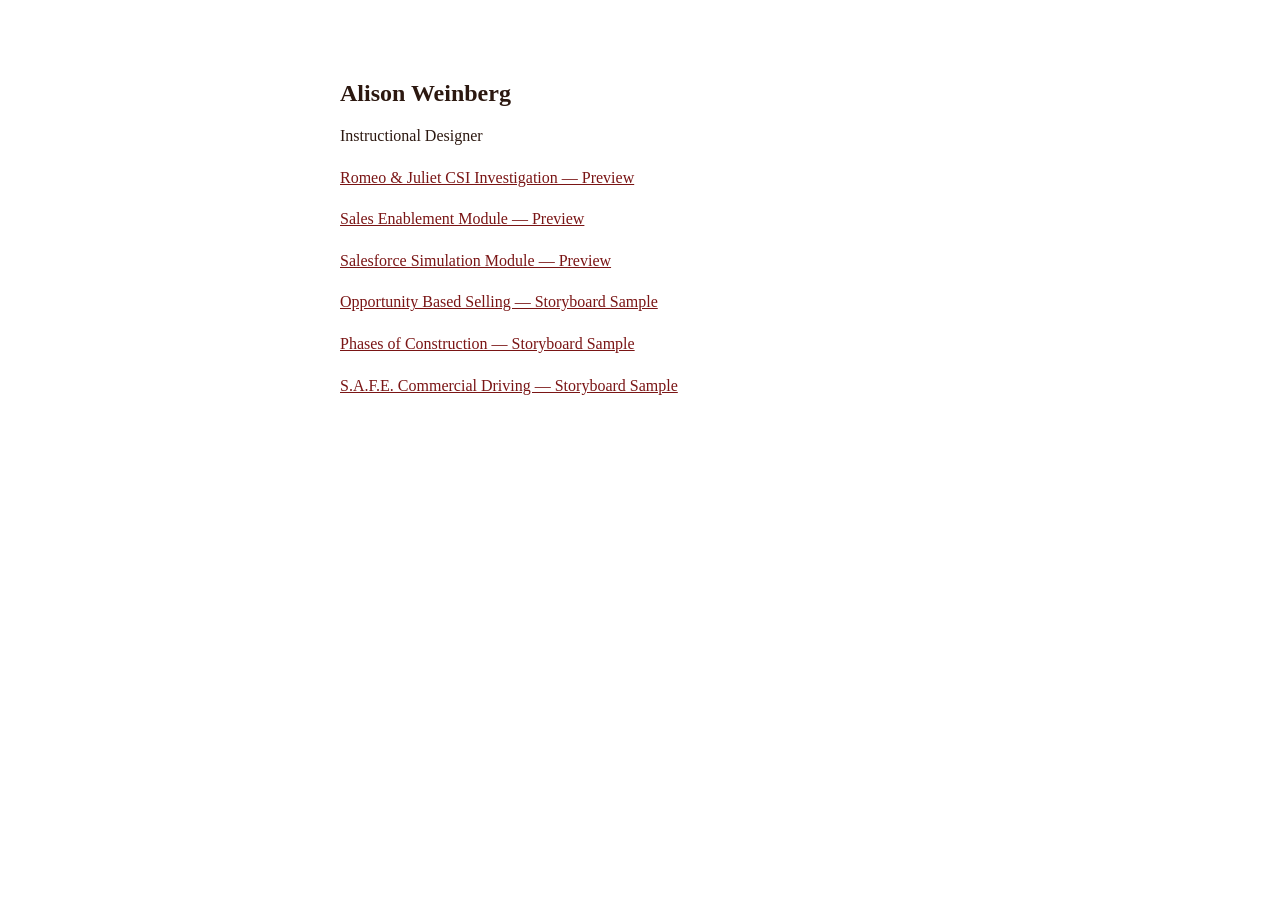
==== index.html @ e3aa0885 "Code Fix Hopefully" ====
<!DOCTYPE html>
<html lang="en">
<head>
  <meta charset="UTF-8">
  <title>Alison Weinberg — Portfolio</title>
  <style>
    body { font-family: Georgia, serif; max-width: 600px; margin: 80px auto; padding: 0 20px; color: #2c1810; }
    h1 { font-size: 24px; }
    p { line-height: 1.6; }
    a { color: #7a1515; }
  </style>
</head>
<body>
  <h1>Alison Weinberg</h1>
  <p>Instructional Designer</p>
  <p><a href="/rj-csi-ff/">Romeo &amp; Juliet CSI Investigation — Preview</a></p>
  <p><a href="/sales-enablement/">Sales Enablement Module — Preview</a></p>
  <p><a href="/salesforce-sim/">Salesforce Simulation Module — Preview</a></p>
  <p><a href="/Sample-Storyboard_Opportunity-Based-Selling.pdf">Opportunity Based Selling — Storyboard Sample</a></p>
  <p><a href="/Sample-Storyboard_Phases-of-Construction_eLearning-SCORM-module.pdf">Phases of Construction — Storyboard Sample</a></p>
  <p><a href="/Sample-Storyboard_S.A.F.E.-Commercial-Driving.pdf">S.A.F.E. Commercial Driving — Storyboard Sample</a></p>
</body>
</html>
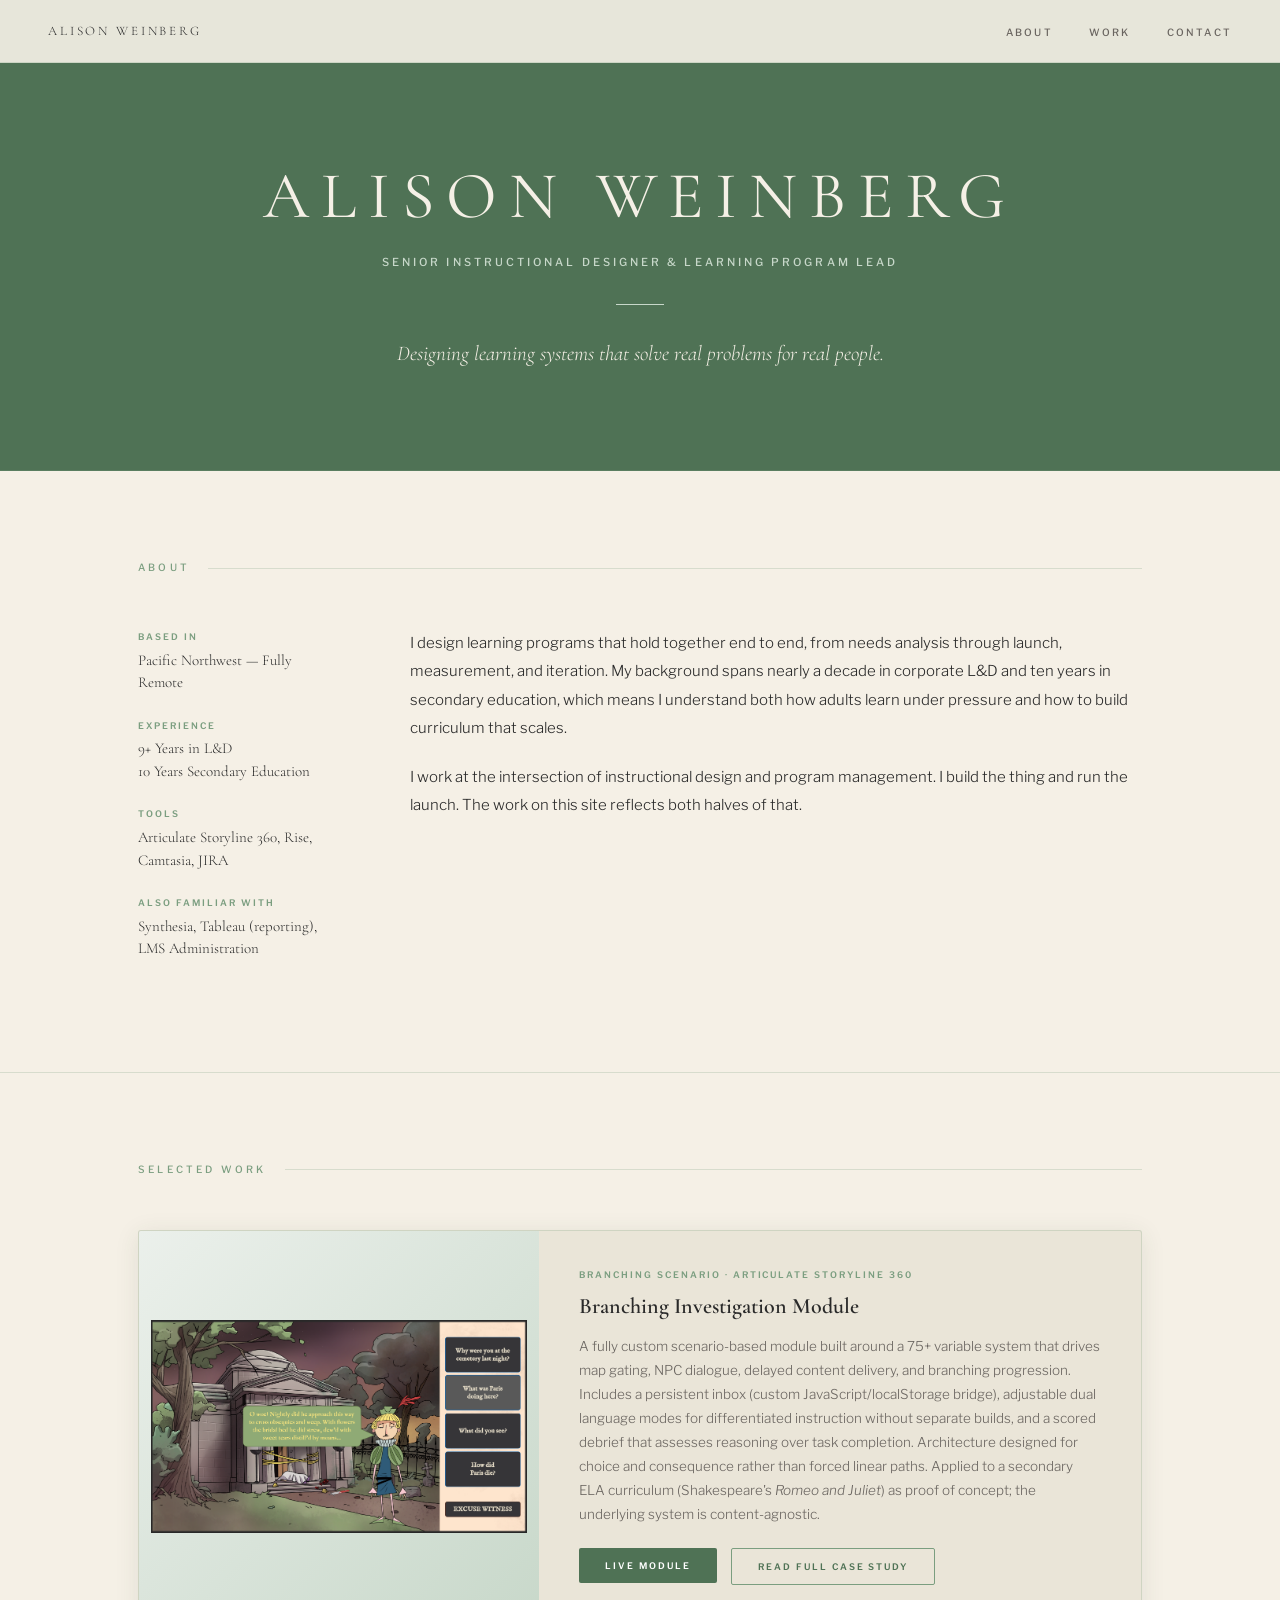
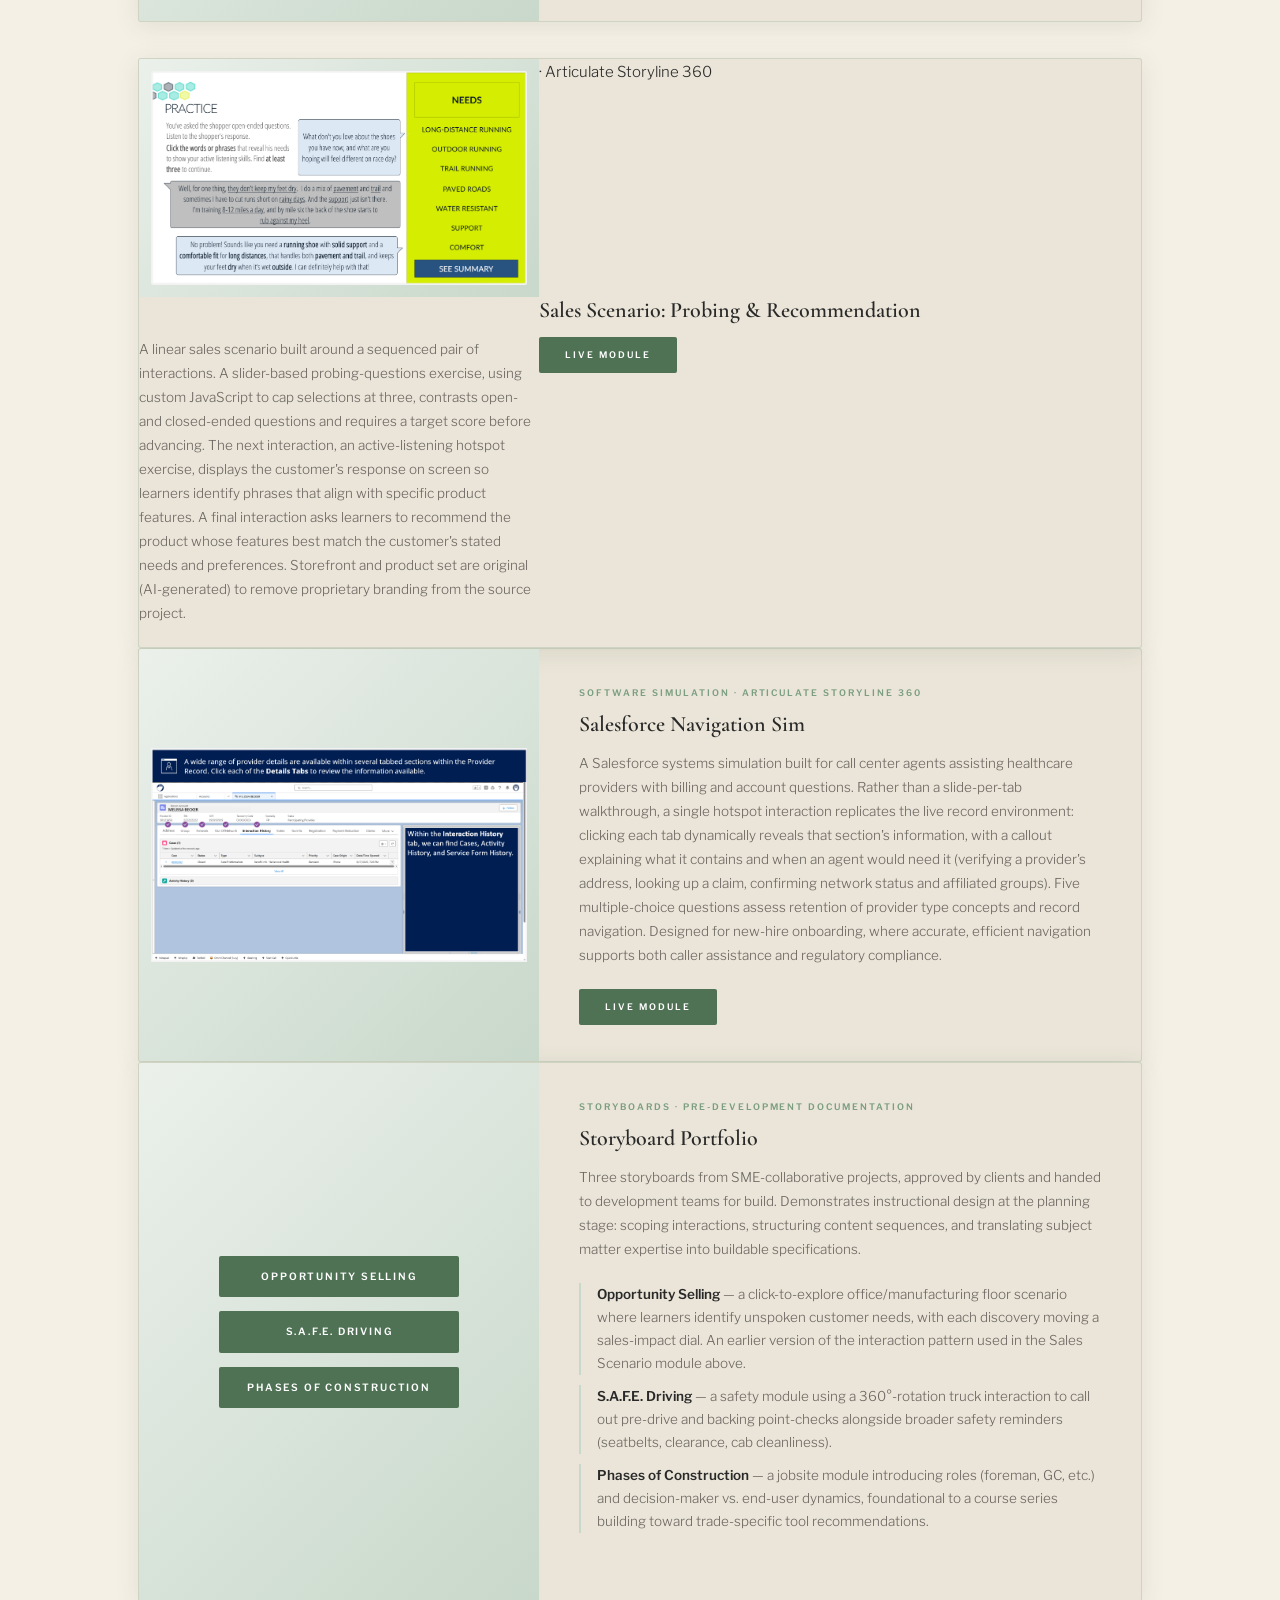
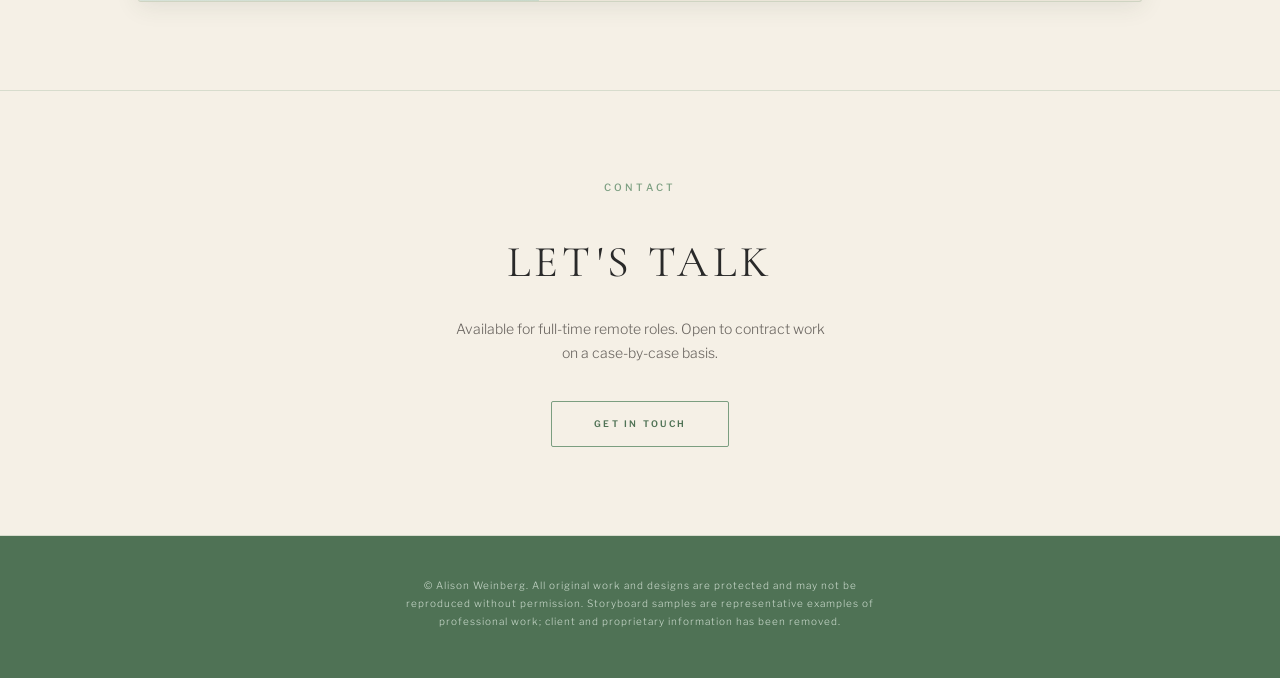
==== commit 93e3d561: "A Proper Portfolio" ====
--- a/index.html
+++ b/index.html
@@ -1,23 +1,611 @@
 <!DOCTYPE html>
 <html lang="en">
 <head>
-  <meta charset="UTF-8">
-  <title>Alison Weinberg — Portfolio</title>
-  <style>
-    body { font-family: Georgia, serif; max-width: 600px; margin: 80px auto; padding: 0 20px; color: #2c1810; }
-    h1 { font-size: 24px; }
-    p { line-height: 1.6; }
-    a { color: #7a1515; }
-  </style>
+    <meta charset="UTF-8">
+    <meta name="viewport" content="width=device-width, initial-scale=1.0">
+    <title>Alison Weinberg — Learning Design Portfolio</title>
+    <link href="https://fonts.googleapis.com/css2?family=Cormorant+Garamond:ital,wght@0,400;0,500;0,600;1,400&family=Libre+Franklin:wght@300;400;500;600&display=swap" rel="stylesheet">
+    <style>
+
+        :root {
+            --ivory:       #F5F0E6;
+            --cream:       #EAE5D8;
+            --sage:        #7B9E80;
+            --sage-light:  #C8D8CA;
+            --sage-pale:   #EBF0EB;
+            --sage-dark:   #4F7255;
+            --charcoal:    #292929;
+            --warm-gray:   #6A6560;
+            --border:      rgba(123, 158, 128, 0.25);
+            --shadow:      0 4px 24px rgba(50, 70, 52, 0.10);
+            --shadow-hover:0 12px 40px rgba(50, 70, 52, 0.18);
+
+            --font-display: 'Cormorant Garamond', Georgia, serif;
+            --font-body:    'Libre Franklin', 'Franklin Gothic Medium', sans-serif;
+        }
+
+        *, *::before, *::after { box-sizing: border-box; margin: 0; padding: 0; }
+        html { scroll-behavior: smooth; }
+
+        body {
+            background-color: var(--ivory);
+            color: var(--charcoal);
+            font-family: var(--font-body);
+            font-weight: 300;
+            font-size: 15px;
+            line-height: 1.75;
+            -webkit-font-smoothing: antialiased;
+        }
+
+        @keyframes fadeUp {
+            from { opacity: 0; transform: translateY(16px); }
+            to   { opacity: 1; transform: translateY(0); }
+        }
+        .fade-1 { animation: fadeUp 0.7s 0.00s ease both; }
+        .fade-2 { animation: fadeUp 0.7s 0.15s ease both; }
+        .fade-3 { animation: fadeUp 0.7s 0.30s ease both; }
+        .fade-4 { animation: fadeUp 0.7s 0.45s ease both; }
+
+        nav {
+            position: fixed;
+            top: 0; left: 0; right: 0;
+            z-index: 100;
+            display: flex;
+            justify-content: space-between;
+            align-items: center;
+            padding: 18px 48px;
+            background: rgba(245, 240, 230, 0.92);
+            backdrop-filter: blur(10px);
+            border-bottom: 1px solid var(--border);
+        }
+
+        .nav-name {
+            font-family: var(--font-display);
+            font-size: 13px;
+            letter-spacing: 0.22em;
+            text-transform: uppercase;
+            color: var(--charcoal);
+            text-decoration: none;
+        }
+
+        nav ul { list-style: none; display: flex; gap: 36px; }
+
+        nav ul a {
+            font-family: var(--font-body);
+            font-size: 10px;
+            font-weight: 500;
+            letter-spacing: 0.22em;
+            text-transform: uppercase;
+            color: var(--warm-gray);
+            text-decoration: none;
+            transition: color 0.2s;
+        }
+        nav ul a:hover { color: var(--sage-dark); }
+
+        #hero {
+            padding: 160px 48px 100px;
+            text-align: center;
+            background: var(--sage-dark);
+        }
+
+        .hero-name {
+            font-family: var(--font-display);
+            font-size: clamp(38px, 6vw, 66px);
+            font-weight: 400;
+            letter-spacing: 0.18em;
+            text-transform: uppercase;
+            color: var(--ivory);
+            line-height: 1.1;
+            margin-bottom: 20px;
+        }
+
+        .hero-title {
+            font-family: var(--font-body);
+            font-size: 11px;
+            font-weight: 500;
+            letter-spacing: 0.28em;
+            text-transform: uppercase;
+            color: var(--sage-light);
+            margin-bottom: 32px;
+        }
+
+        .hero-rule {
+            width: 48px;
+            height: 1px;
+            background: var(--sage-light);
+            margin: 0 auto 32px;
+            opacity: 0.6;
+        }
+
+        .hero-tagline {
+            font-family: var(--font-display);
+            font-size: clamp(17px, 2.5vw, 21px);
+            font-style: italic;
+            color: var(--ivory);
+            opacity: 0.85;
+            max-width: 520px;
+            margin: 0 auto;
+            line-height: 1.6;
+        }
+
+        .section-inner {
+            max-width: 1100px;
+            margin: 0 auto;
+            padding: 88px 48px;
+        }
+
+        .section-label {
+            font-family: var(--font-body);
+            font-size: 10px;
+            font-weight: 500;
+            letter-spacing: 0.32em;
+            text-transform: uppercase;
+            color: var(--sage);
+            margin-bottom: 52px;
+            display: flex;
+            align-items: center;
+            gap: 18px;
+        }
+        .section-label::after {
+            content: '';
+            flex: 1;
+            height: 1px;
+            background: var(--border);
+        }
+
+        section { border-bottom: 1px solid var(--border); }
+
+        .about-grid {
+            display: grid;
+            grid-template-columns: 200px 1fr;
+            gap: 72px;
+            align-items: start;
+        }
+
+        .about-stat { margin-bottom: 24px; }
+
+        .about-stat-label {
+            font-family: var(--font-body);
+            font-size: 9px;
+            font-weight: 600;
+            letter-spacing: 0.22em;
+            text-transform: uppercase;
+            color: var(--sage);
+            margin-bottom: 4px;
+        }
+
+        .about-stat-value {
+            font-family: var(--font-display);
+            font-size: 15px;
+            color: var(--charcoal);
+            line-height: 1.5;
+        }
+
+        .about-bio {
+            font-size: 15px;
+            line-height: 1.9;
+            color: var(--charcoal);
+        }
+        .about-bio p + p { margin-top: 20px; }
+
+        #work {
+            background-color: var(--ivory);
+            background-image: url("data:image/svg+xml,%3Csvg xmlns='http://www.w3.org/2000/svg' width='60' height='104'%3E%3Cg fill='none' stroke='%237B9E80' stroke-width='0.75' opacity='0.18'%3E%3Cpath d='M30 0 L60 17.3 L60 52 L30 69.3 L0 52 L0 17.3 Z'/%3E%3Cpath d='M30 69.3 L60 86.6 L60 121.3 L30 138.6 L0 121.3 L0 86.6 Z'/%3E%3C/g%3E%3Cg fill='%237B9E80' opacity='0.35'%3E%3Ccircle cx='30' cy='0' r='1.5'/%3E%3Ccircle cx='60' cy='17.3' r='1.5'/%3E%3Ccircle cx='60' cy='52' r='1.5'/%3E%3Ccircle cx='30' cy='69.3' r='1.5'/%3E%3Ccircle cx='0' cy='52' r='1.5'/%3E%3Ccircle cx='0' cy='17.3' r='1.5'/%3E%3Ccircle cx='30' cy='138.6' r='1.5'/%3E%3Ccircle cx='60' cy='121.3' r='1.5'/%3E%3Ccircle cx='0' cy='121.3' r='1.5'/%3E%3C/svg%3E");
+        }
+
+        .project-stack {
+            display: flex;
+            flex-direction: column;
+            gap: 36px;
+        }
+
+        .project-card {
+            background: var(--cream);
+            border: 1px solid var(--border);
+            border-radius: 3px;
+            overflow: hidden;
+            box-shadow: var(--shadow);
+            display: grid;
+            grid-template-columns: 400px 1fr;
+            transition: transform 0.3s ease, box-shadow 0.3s ease;
+        }
+        .project-card:hover {
+            transform: translateY(-5px);
+            box-shadow: var(--shadow-hover);
+        }
+
+        .project-thumb {
+            width: 100%;
+            height: 100%;
+            min-height: 220px;
+            background: linear-gradient(135deg, var(--sage-pale) 0%, var(--sage-light) 100%);
+            display: flex;
+            align-items: center;
+            justify-content: center;
+            overflow: hidden;
+            position: relative;
+            padding: 12px;
+        }
+        .project-thumb img {
+            width: 100%;
+            height: 100%;
+            object-fit: contain;
+            border-radius: 2px;
+        }
+
+        .thumb-placeholder-text {
+            font-family: var(--font-body);
+            font-size: 9px;
+            font-weight: 500;
+            letter-spacing: 0.2em;
+            text-transform: uppercase;
+            color: var(--sage-dark);
+            opacity: 0.45;
+        }
+
+        .storyboard-buttons {
+            width: 100%;
+            height: 100%;
+            min-height: 220px;
+            background: linear-gradient(135deg, var(--sage-pale) 0%, var(--sage-light) 100%);
+            display: flex;
+            flex-direction: column;
+            align-items: center;
+            justify-content: center;
+            gap: 14px;
+            padding: 24px;
+        }
+
+        .storyboard-btn {
+            display: block;
+            width: 100%;
+            max-width: 240px;
+            padding: 12px 20px;
+            background: var(--sage-dark);
+            color: #fff;
+            font-family: var(--font-body);
+            font-size: 10px;
+            font-weight: 600;
+            letter-spacing: 0.18em;
+            text-transform: uppercase;
+            text-decoration: none;
+            text-align: center;
+            border-radius: 2px;
+            transition: background 0.2s ease;
+        }
+        .storyboard-btn:hover { background: var(--charcoal); }
+
+        .project-body {
+            padding: 36px 40px;
+            display: flex;
+            flex-direction: column;
+            justify-content: center;
+        }
+
+        .project-tag {
+            font-family: var(--font-body);
+            font-size: 9px;
+            font-weight: 600;
+            letter-spacing: 0.22em;
+            text-transform: uppercase;
+            color: var(--sage);
+            margin-bottom: 10px;
+        }
+
+        .project-title {
+            font-family: var(--font-display);
+            font-size: 22px;
+            font-weight: 600;
+            color: var(--charcoal);
+            line-height: 1.2;
+            margin-bottom: 14px;
+        }
+
+        .project-blurb {
+            font-size: 13.5px;
+            line-height: 1.78;
+            color: var(--warm-gray);
+            margin-bottom: 22px;
+        }
+
+        .storyboard-list {
+            list-style: none;
+            margin-bottom: 22px;
+        }
+        .storyboard-list li {
+            font-size: 13.5px;
+            line-height: 1.7;
+            color: var(--warm-gray);
+            margin-bottom: 10px;
+            padding-left: 16px;
+            border-left: 2px solid var(--sage-light);
+        }
+        .storyboard-list li strong {
+            color: var(--charcoal);
+            font-weight: 600;
+        }
+
+        .project-links {
+            display: flex;
+            gap: 14px;
+            flex-wrap: wrap;
+        }
+
+        .btn-view {
+            display: inline-block;
+            align-self: flex-start;
+            padding: 10px 26px;
+            background: var(--sage-dark);
+            color: #fff;
+            font-family: var(--font-body);
+            font-size: 9px;
+            font-weight: 600;
+            letter-spacing: 0.22em;
+            text-transform: uppercase;
+            text-decoration: none;
+            border-radius: 2px;
+            transition: background 0.2s ease;
+        }
+        .btn-view:hover { background: var(--charcoal); }
+
+        .btn-secondary {
+            display: inline-block;
+            align-self: flex-start;
+            padding: 10px 26px;
+            background: transparent;
+            color: var(--sage-dark);
+            border: 1px solid var(--sage);
+            font-family: var(--font-body);
+            font-size: 9px;
+            font-weight: 600;
+            letter-spacing: 0.22em;
+            text-transform: uppercase;
+            text-decoration: none;
+            border-radius: 2px;
+            transition: background 0.2s ease, color 0.2s ease;
+        }
+        .btn-secondary:hover {
+            background: var(--sage-dark);
+            color: #fff;
+        }
+
+        .contact-inner {
+            max-width: 1100px;
+            margin: 0 auto;
+            padding: 88px 48px;
+            text-align: center;
+        }
+
+        .contact-label {
+            font-family: var(--font-body);
+            font-size: 10px;
+            font-weight: 500;
+            letter-spacing: 0.32em;
+            text-transform: uppercase;
+            color: var(--sage);
+            margin-bottom: 28px;
+        }
+
+        .contact-heading {
+            font-family: var(--font-display);
+            font-size: clamp(28px, 4vw, 44px);
+            font-weight: 400;
+            letter-spacing: 0.1em;
+            text-transform: uppercase;
+            color: var(--charcoal);
+            margin-bottom: 16px;
+        }
+
+        .contact-sub {
+            font-size: 14px;
+            color: var(--warm-gray);
+            max-width: 380px;
+            margin: 0 auto 36px;
+            line-height: 1.7;
+        }
+
+        .btn-contact {
+            display: inline-block;
+            padding: 14px 42px;
+            border: 1px solid var(--sage);
+            color: var(--sage-dark);
+            font-family: var(--font-body);
+            font-size: 9px;
+            font-weight: 600;
+            letter-spacing: 0.25em;
+            text-transform: uppercase;
+            text-decoration: none;
+            border-radius: 2px;
+            transition: background 0.2s, color 0.2s, border-color 0.2s;
+        }
+        .btn-contact:hover {
+            background: var(--sage-dark);
+            color: #fff;
+            border-color: var(--sage-dark);
+        }
+
+        footer {
+            padding: 40px 48px;
+            text-align: center;
+            background: var(--sage-dark);
+        }
+        .footer-name {
+            font-family: var(--font-display);
+            font-size: 12px;
+            letter-spacing: 0.2em;
+            text-transform: uppercase;
+            color: var(--ivory);
+            margin-bottom: 10px;
+        }
+        .footer-text {
+            font-size: 10px;
+            letter-spacing: 0.1em;
+            color: var(--sage-light);
+            max-width: 480px;
+            margin: 0 auto 8px;
+            line-height: 1.8;
+        }
+        .footer-email {
+            font-size: 10px;
+            letter-spacing: 0.15em;
+            color: var(--ivory);
+            text-decoration: none;
+            border-bottom: 1px solid var(--sage-light);
+            padding-bottom: 2px;
+        }
+
+        @media (max-width: 768px) {
+            nav { padding: 16px 24px; }
+            nav ul { gap: 20px; }
+            #hero { padding: 120px 24px 72px; }
+            .section-inner { padding: 64px 24px; }
+            .about-grid { grid-template-columns: 1fr; gap: 40px; }
+            .project-card { grid-template-columns: 1fr; }
+            .project-thumb, .storyboard-buttons { min-height: 180px; }
+            .contact-inner { padding: 64px 24px; }
+        }
+        @media (max-width: 480px) {
+            .nav-name { display: none; }
+        }
+
+    </style>
 </head>
 <body>
-  <h1>Alison Weinberg</h1>
-  <p>Instructional Designer</p>
-  <p><a href="/rj-csi-ff/">Romeo &amp; Juliet CSI Investigation — Preview</a></p>
-  <p><a href="/sales-enablement/">Sales Enablement Module — Preview</a></p>
-  <p><a href="/salesforce-sim/">Salesforce Simulation Module — Preview</a></p>
-  <p><a href="/Sample-Storyboard_Opportunity-Based-Selling.pdf">Opportunity Based Selling — Storyboard Sample</a></p>
-  <p><a href="/Sample-Storyboard_Phases-of-Construction_eLearning-SCORM-module.pdf">Phases of Construction — Storyboard Sample</a></p>
-  <p><a href="/Sample-Storyboard_S.A.F.E.-Commercial-Driving.pdf">S.A.F.E. Commercial Driving — Storyboard Sample</a></p>
+
+    <nav>
+        <a href="#hero" class="nav-name">Alison Weinberg</a>
+        <ul>
+            <li><a href="#about">About</a></li>
+            <li><a href="#work">Work</a></li>
+            <li><a href="#contact">Contact</a></li>
+        </ul>
+    </nav>
+
+
+    <section id="hero">
+        <h1 class="hero-name fade-1">Alison Weinberg</h1>
+        <p class="hero-title fade-2">Senior Instructional Designer &amp; Learning Program Lead</p>
+        <div class="hero-rule fade-3"></div>
+        <p class="hero-tagline fade-4">Designing learning systems that solve real problems for real people.</p>
+    </section>
+
+
+    <section id="about">
+        <div class="section-inner">
+            <p class="section-label">About</p>
+            <div class="about-grid">
+
+                <div class="about-sidebar">
+                    <div class="about-stat">
+                        <p class="about-stat-label">Based in</p>
+                        <p class="about-stat-value">Pacific Northwest &mdash; Fully Remote</p>
+                    </div>
+                    <div class="about-stat">
+                        <p class="about-stat-label">Experience</p>
+                        <p class="about-stat-value">9+ Years in L&amp;D<br>10 Years Secondary Education</p>
+                    </div>
+                    <div class="about-stat">
+                        <p class="about-stat-label">Tools</p>
+                        <p class="about-stat-value">Articulate Storyline 360, Rise, Camtasia, JIRA</p>
+                    </div>
+                    <div class="about-stat">
+                        <p class="about-stat-label">Also Familiar With</p>
+                        <p class="about-stat-value">Synthesia, Tableau (reporting), LMS Administration</p>
+                    </div>
+                </div>
+
+                <div class="about-bio">
+                    <p>I design learning programs that hold together end to end, from needs analysis through launch, measurement, and iteration. My background spans nearly a decade in corporate L&amp;D and ten years in secondary education, which means I understand both how adults learn under pressure and how to build curriculum that scales.</p>
+                    <p>I work at the intersection of instructional design and program management. I build the thing and run the launch. The work on this site reflects both halves of that.</p>
+                </div>
+
+            </div>
+        </div>
+    </section>
+
+
+    <section id="work">
+        <div class="section-inner">
+            <p class="section-label">Selected Work</p>
+            <div class="project-stack">
+
+                <div class="project-card">
+                    <div class="project-thumb">
+                        <img src="images/rj-thumb.png" alt="Branching Investigation Module witness interview screen">
+                    </div>
+                    <div class="project-body">
+                        <p class="project-tag">Branching Scenario &middot; Articulate Storyline 360</p>
+                        <h2 class="project-title">Branching Investigation Module</h2>
+                        <p class="project-blurb">A fully custom scenario-based module built around a 75+ variable system that drives map gating, NPC dialogue, delayed content delivery, and branching progression. Includes a persistent inbox (custom JavaScript/localStorage bridge), adjustable dual language modes for differentiated instruction without separate builds, and a scored debrief that assesses reasoning over task completion. Architecture designed for choice and consequence rather than forced linear paths. Applied to a secondary ELA curriculum (Shakespeare's <em>Romeo and Juliet</em>) as proof of concept; the underlying system is content-agnostic.</p>
+                        <div class="project-links">
+                            <a href="https://alison-weinberg.github.io/rj-p/" class="btn-view" target="_blank" rel="noopener">Live Module</a>
+                            <a href="#" class="btn-secondary" target="_blank" rel="noopener">Read Full Case Study</a>
+                        </div>
+                    </div>
+                </div>
+
+                <div class="project-card">
+                    <div class="project-thumb">
+                        <img src="images/sales-thumb.png" alt="Active listening exercise in sales scenario module">
+                    </div> &middot; Articulate Storyline 360</p>
+                        <h2 class="project-title">Sales Scenario: Probing &amp; Recommendation</h2>
+                        <p class="project-blurb">A linear sales scenario built around a sequenced pair of interactions. A slider-based probing-questions exercise, using custom JavaScript to cap selections at three, contrasts open- and closed-ended questions and requires a target score before advancing. The next interaction, an active-listening hotspot exercise, displays the customer's response on screen so learners identify phrases that align with specific product features. A final interaction asks learners to recommend the product whose features best match the customer's stated needs and preferences. Storefront and product set are original (AI-generated) to remove proprietary branding from the source project.</p>
+                        <div class="project-links">
+                            <a href="https://alison-weinberg.github.io/sales-enablement/" class="btn-view" target="_blank" rel="noopener">Live Module</a>
+                        </div>
+                    </div>
+                </div>
+
+                <div class="project-card">
+                    <div class="project-thumb">
+                        <img src="images/salesforce-thumb.png" alt="Salesforce navigation simulation interaction history tab">
+                    </div>
+                    <div class="project-body">
+                        <p class="project-tag">Software Simulation &middot; Articulate Storyline 360</p>
+                        <h2 class="project-title">Salesforce Navigation Sim</h2>
+                        <p class="project-blurb">A Salesforce systems simulation built for call center agents assisting healthcare providers with billing and account questions. Rather than a slide-per-tab walkthrough, a single hotspot interaction replicates the live record environment: clicking each tab dynamically reveals that section's information, with a callout explaining what it contains and when an agent would need it (verifying a provider's address, looking up a claim, confirming network status and affiliated groups). Five multiple-choice questions assess retention of provider type concepts and record navigation. Designed for new-hire onboarding, where accurate, efficient navigation supports both caller assistance and regulatory compliance.</p>
+                        <div class="project-links">
+                            <a href="https://alison-weinberg.github.io/salesforce-sim/" class="btn-view" target="_blank" rel="noopener">Live Module</a>
+                        </div>
+                    </div>
+                </div>
+
+                <div class="project-card">
+                    <div class="storyboard-buttons">
+                        <a href="https://alison-weinberg.github.io/Sample-Storyboard_Opportunity-Based-Selling.pdf" class="storyboard-btn" target="_blank" rel="noopener">Opportunity Selling</a>
+                        <a href="https://alison-weinberg.github.io/Sample-Storyboard_S.A.F.E.-Commercial-Driving.pdf" class="storyboard-btn" target="_blank" rel="noopener">S.A.F.E. Driving</a>
+                        <a href="https://alison-weinberg.github.io/Sample-Storyboard_Phases-of-Construction_eLearning-SCORM-module.pdf" class="storyboard-btn" target="_blank" rel="noopener">Phases of Construction</a>
+                    </div>
+                    <div class="project-body">
+                        <p class="project-tag">Storyboards &middot; Pre-Development Documentation</p>
+                        <h2 class="project-title">Storyboard Portfolio</h2>
+                        <p class="project-blurb">Three storyboards from SME-collaborative projects, approved by clients and handed to development teams for build. Demonstrates instructional design at the planning stage: scoping interactions, structuring content sequences, and translating subject matter expertise into buildable specifications.</p>
+                        <ul class="storyboard-list">
+                            <li><strong>Opportunity Selling</strong> &mdash; a click-to-explore office/manufacturing floor scenario where learners identify unspoken customer needs, with each discovery moving a sales-impact dial. An earlier version of the interaction pattern used in the Sales Scenario module above.</li>
+                            <li><strong>S.A.F.E. Driving</strong> &mdash; a safety module using a 360&deg;-rotation truck interaction to call out pre-drive and backing point-checks alongside broader safety reminders (seatbelts, clearance, cab cleanliness).</li>
+                            <li><strong>Phases of Construction</strong> &mdash; a jobsite module introducing roles (foreman, GC, etc.) and decision-maker vs. end-user dynamics, foundational to a course series building toward trade-specific tool recommendations.</li>
+                        </ul>
+                    </div>
+                </div>
+
+            </div>
+        </div>
+    </section>
+
+
+    <section id="contact">
+        <div class="contact-inner">
+            <p class="contact-label">Contact</p>
+            <h2 class="contact-heading">Let's Talk</h2>
+            <p class="contact-sub">Available for full-time remote roles. Open to contract work on a case-by-case basis.</p>
+            <a href="mailto:your@email.com" class="btn-contact">Get In Touch</a>
+        </div>
+    </section>
+
+
+    <footer>
+        <p class="footer-text">&copy; Alison Weinberg. All original work and designs are protected and may not be reproduced without permission. Storyboard samples are representative examples of professional work; client and proprietary information has been removed.</p>
+    </footer>
+
 </body>
-</html>+</html>
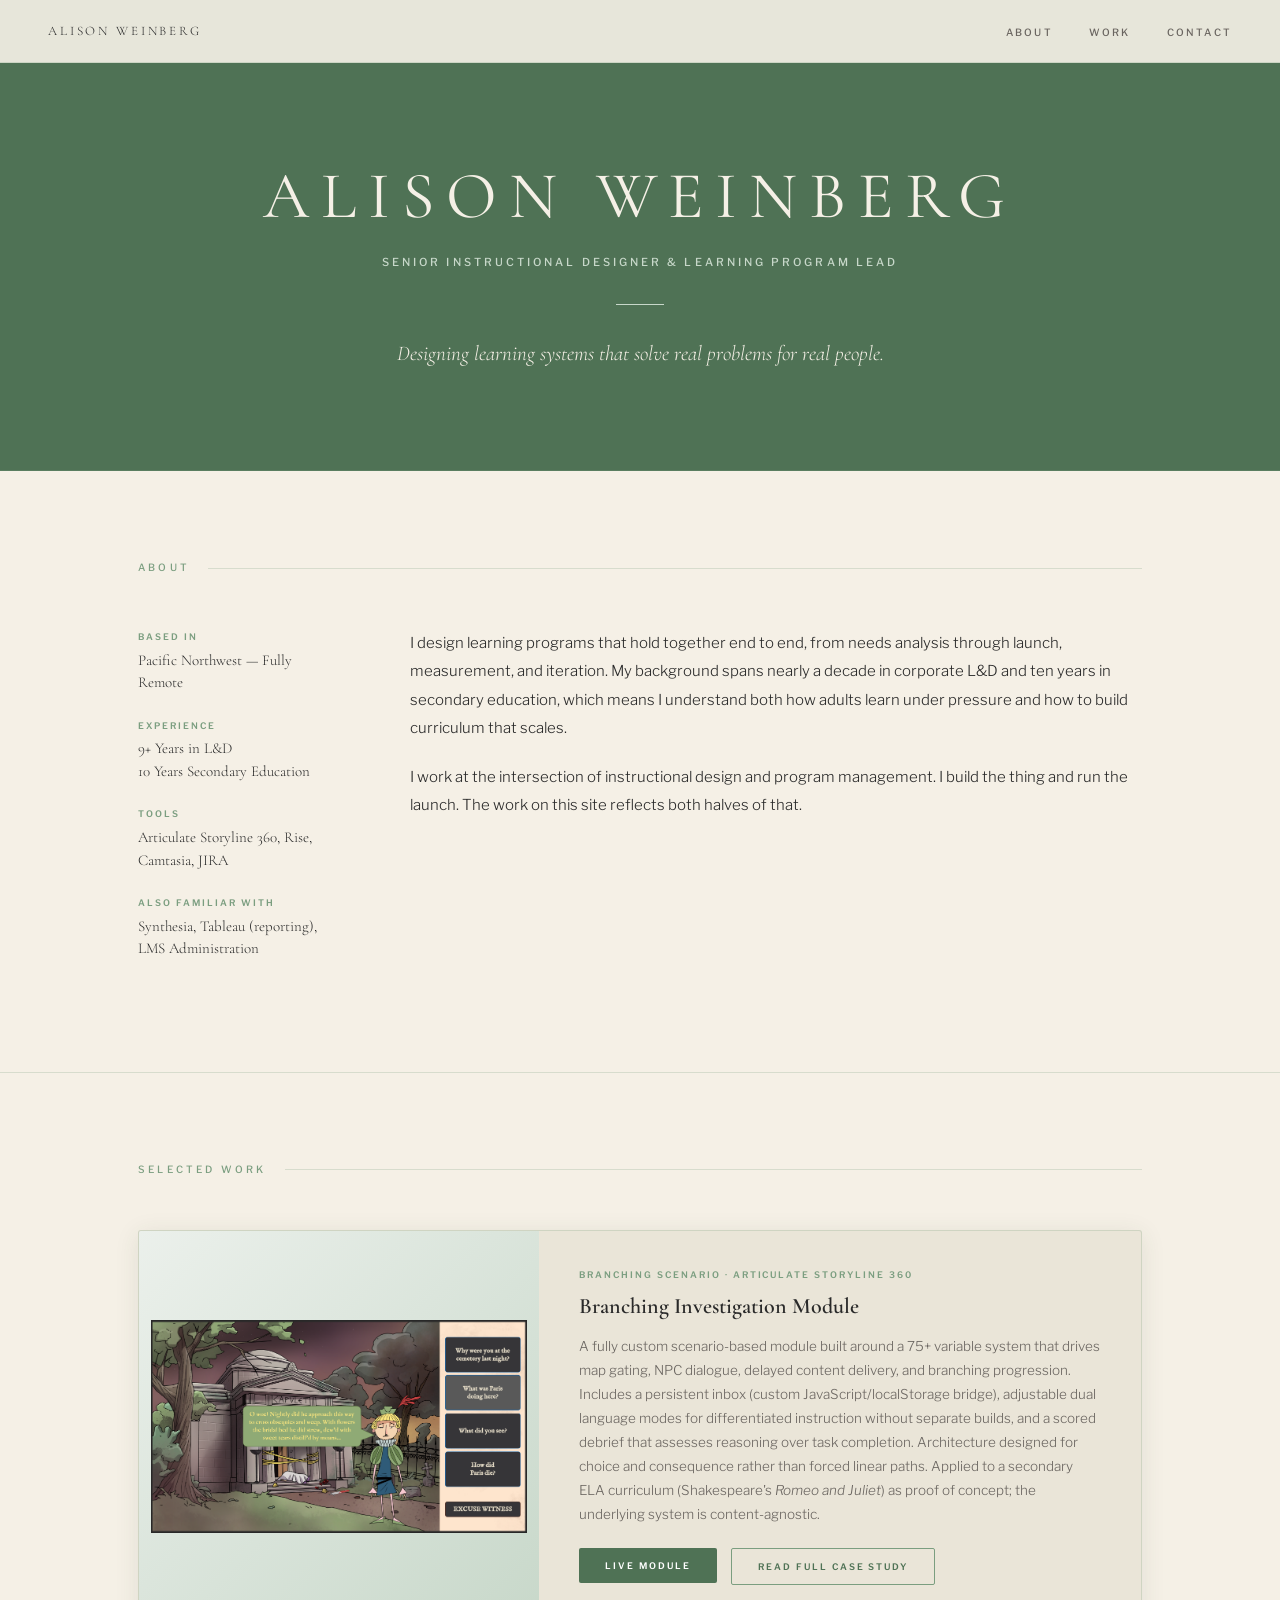
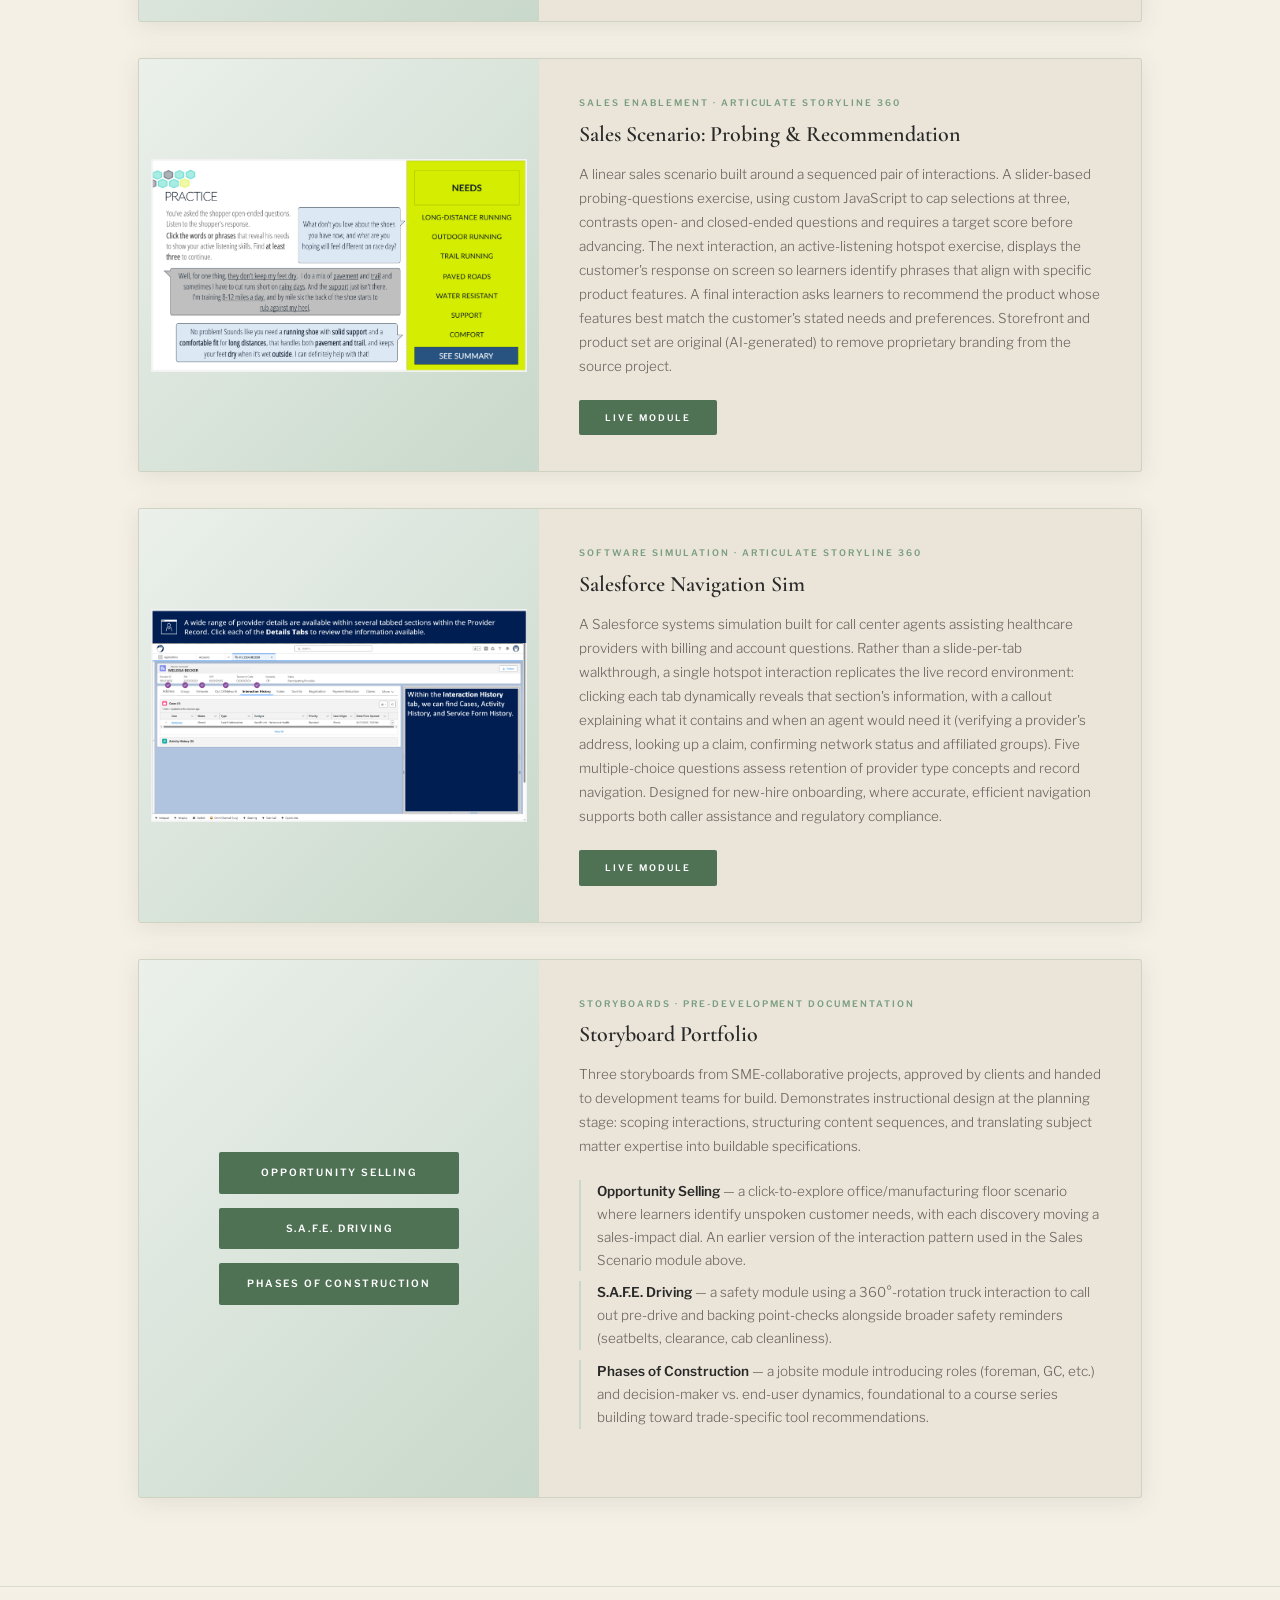
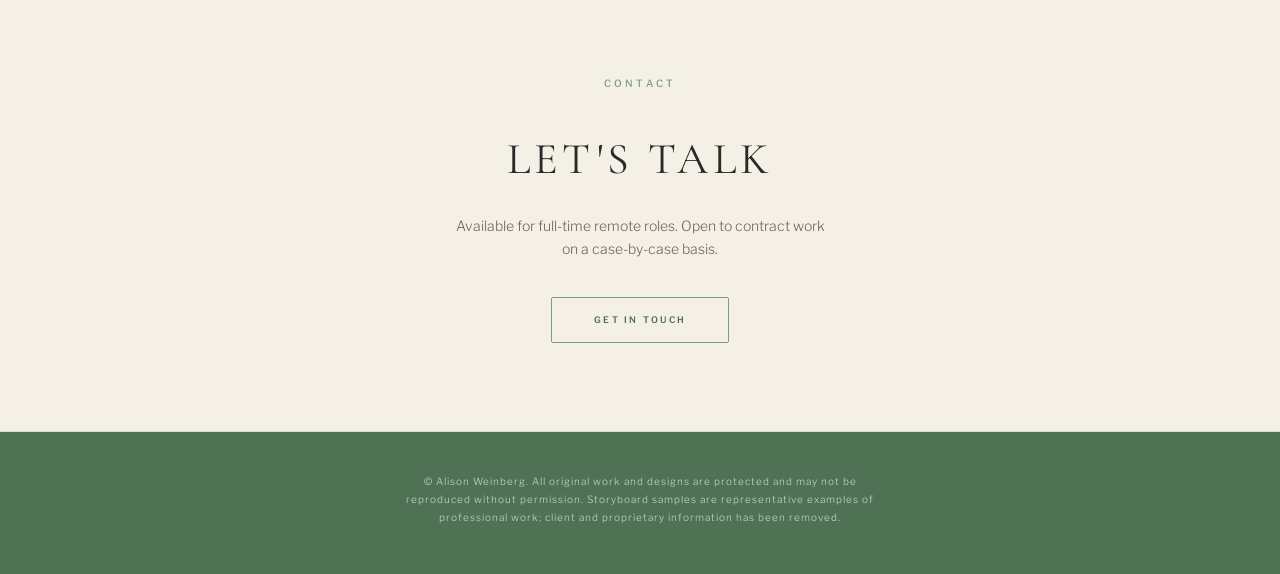
==== commit acab0465: "Bug Fix" ====
--- a/index.html
+++ b/index.html
@@ -547,7 +547,9 @@
                 <div class="project-card">
                     <div class="project-thumb">
                         <img src="images/sales-thumb.png" alt="Active listening exercise in sales scenario module">
-                    </div> &middot; Articulate Storyline 360</p>
+                    </div>
+                    <div class="project-body">
+                        <p class="project-tag">Sales Enablement &middot; Articulate Storyline 360</p>
                         <h2 class="project-title">Sales Scenario: Probing &amp; Recommendation</h2>
                         <p class="project-blurb">A linear sales scenario built around a sequenced pair of interactions. A slider-based probing-questions exercise, using custom JavaScript to cap selections at three, contrasts open- and closed-ended questions and requires a target score before advancing. The next interaction, an active-listening hotspot exercise, displays the customer's response on screen so learners identify phrases that align with specific product features. A final interaction asks learners to recommend the product whose features best match the customer's stated needs and preferences. Storefront and product set are original (AI-generated) to remove proprietary branding from the source project.</p>
                         <div class="project-links">
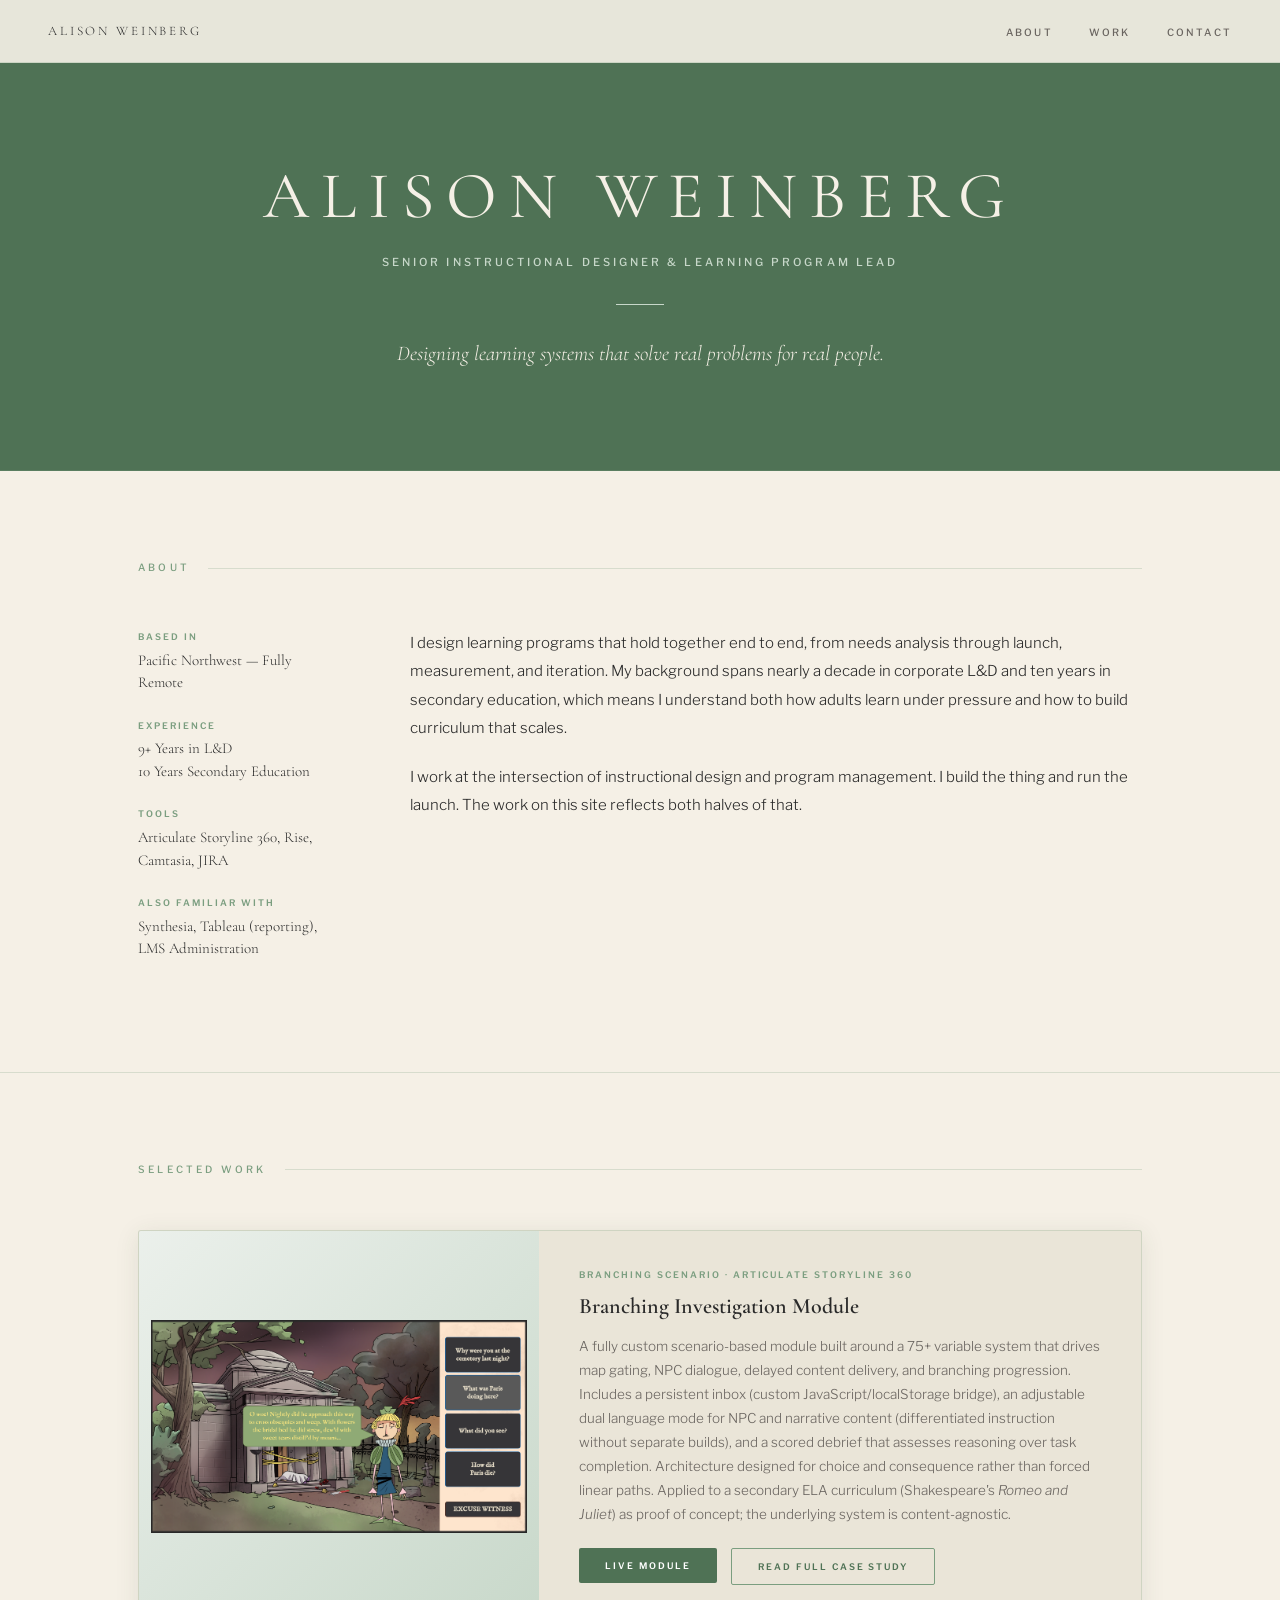
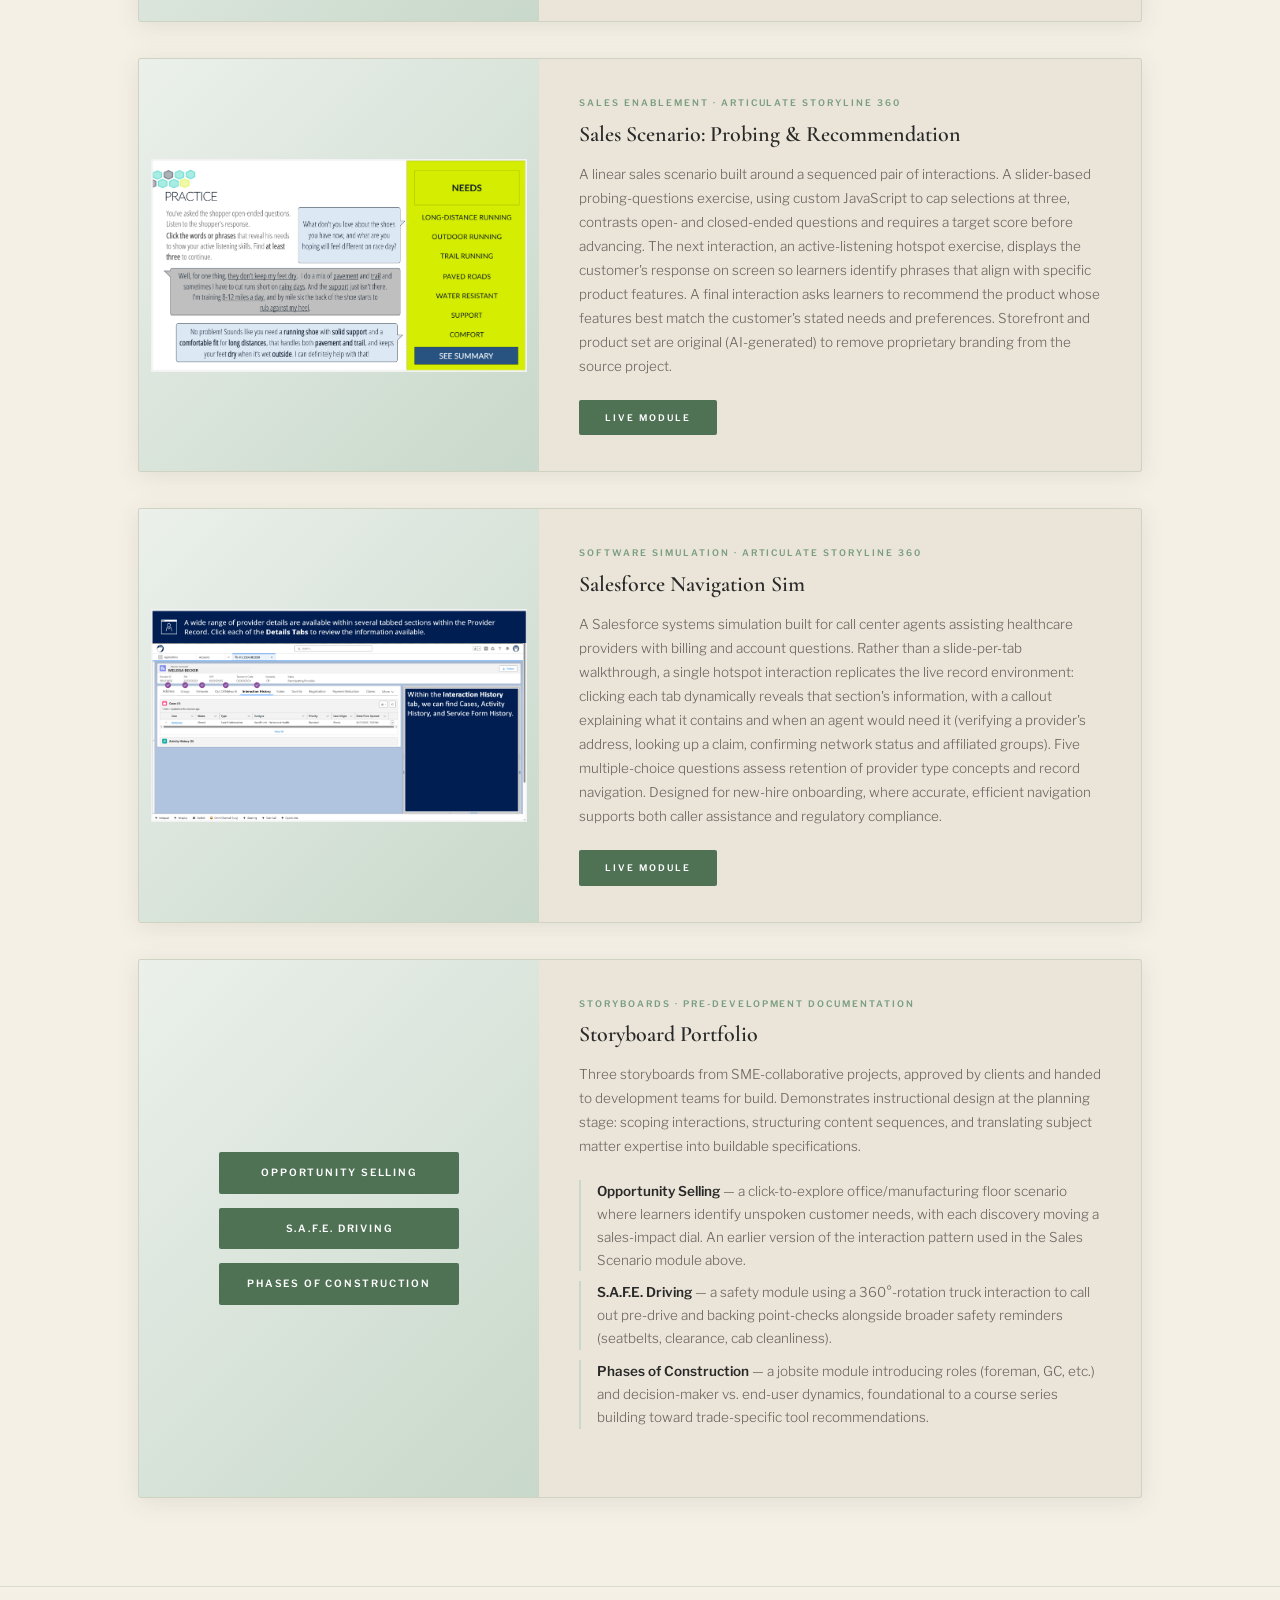
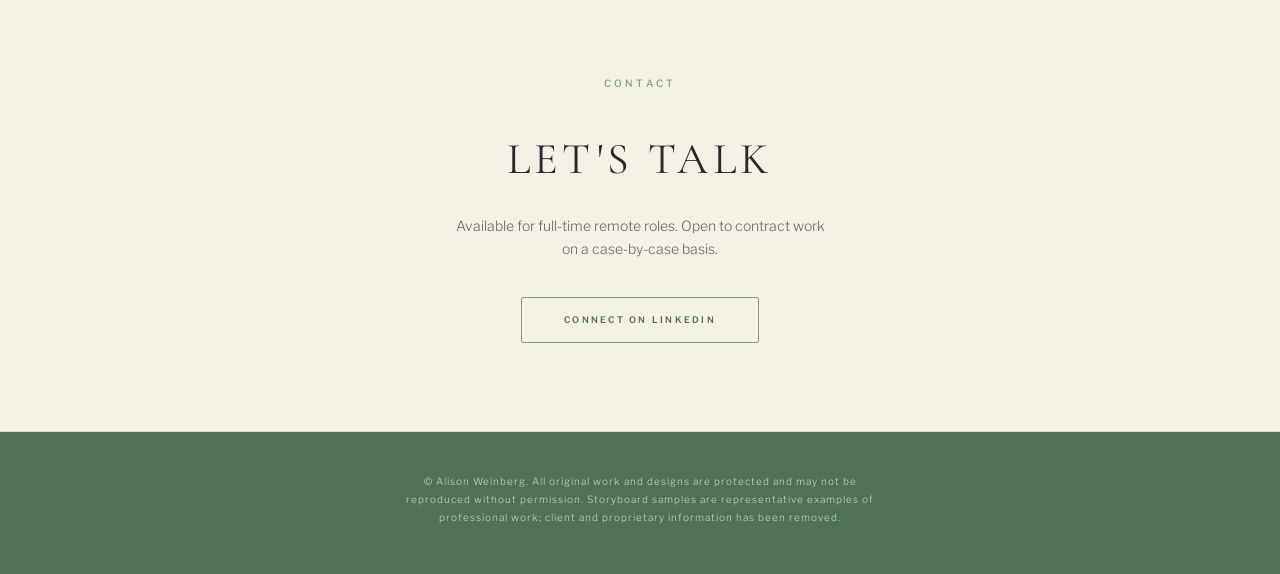
==== commit 34c0421e: "Case Study Live" ====
--- a/index.html
+++ b/index.html
@@ -536,10 +536,10 @@
                     <div class="project-body">
                         <p class="project-tag">Branching Scenario &middot; Articulate Storyline 360</p>
                         <h2 class="project-title">Branching Investigation Module</h2>
-                        <p class="project-blurb">A fully custom scenario-based module built around a 75+ variable system that drives map gating, NPC dialogue, delayed content delivery, and branching progression. Includes a persistent inbox (custom JavaScript/localStorage bridge), adjustable dual language modes for differentiated instruction without separate builds, and a scored debrief that assesses reasoning over task completion. Architecture designed for choice and consequence rather than forced linear paths. Applied to a secondary ELA curriculum (Shakespeare's <em>Romeo and Juliet</em>) as proof of concept; the underlying system is content-agnostic.</p>
+                        <p class="project-blurb">A fully custom scenario-based module built around a 75+ variable system that drives map gating, NPC dialogue, delayed content delivery, and branching progression. Includes a persistent inbox (custom JavaScript/localStorage bridge), an adjustable dual language mode for NPC and narrative content (differentiated instruction without separate builds), and a scored debrief that assesses reasoning over task completion. Architecture designed for choice and consequence rather than forced linear paths. Applied to a secondary ELA curriculum (Shakespeare's <em>Romeo and Juliet</em>) as proof of concept; the underlying system is content-agnostic.</p>
                         <div class="project-links">
                             <a href="https://alison-weinberg.github.io/rj-p/" class="btn-view" target="_blank" rel="noopener">Live Module</a>
-                            <a href="#" class="btn-secondary" target="_blank" rel="noopener">Read Full Case Study</a>
+                            <a href="case-study-rj.html" class="btn-secondary" target="_blank" rel="noopener">Read Full Case Study</a>
                         </div>
                     </div>
                 </div>
@@ -600,7 +600,7 @@
             <p class="contact-label">Contact</p>
             <h2 class="contact-heading">Let's Talk</h2>
             <p class="contact-sub">Available for full-time remote roles. Open to contract work on a case-by-case basis.</p>
-            <a href="mailto:your@email.com" class="btn-contact">Get In Touch</a>
+            <a href="https://www.linkedin.com/in/alisonweinberg" class="btn-contact" target="_blank" rel="noopener">Connect on LinkedIn</a>
         </div>
     </section>
 
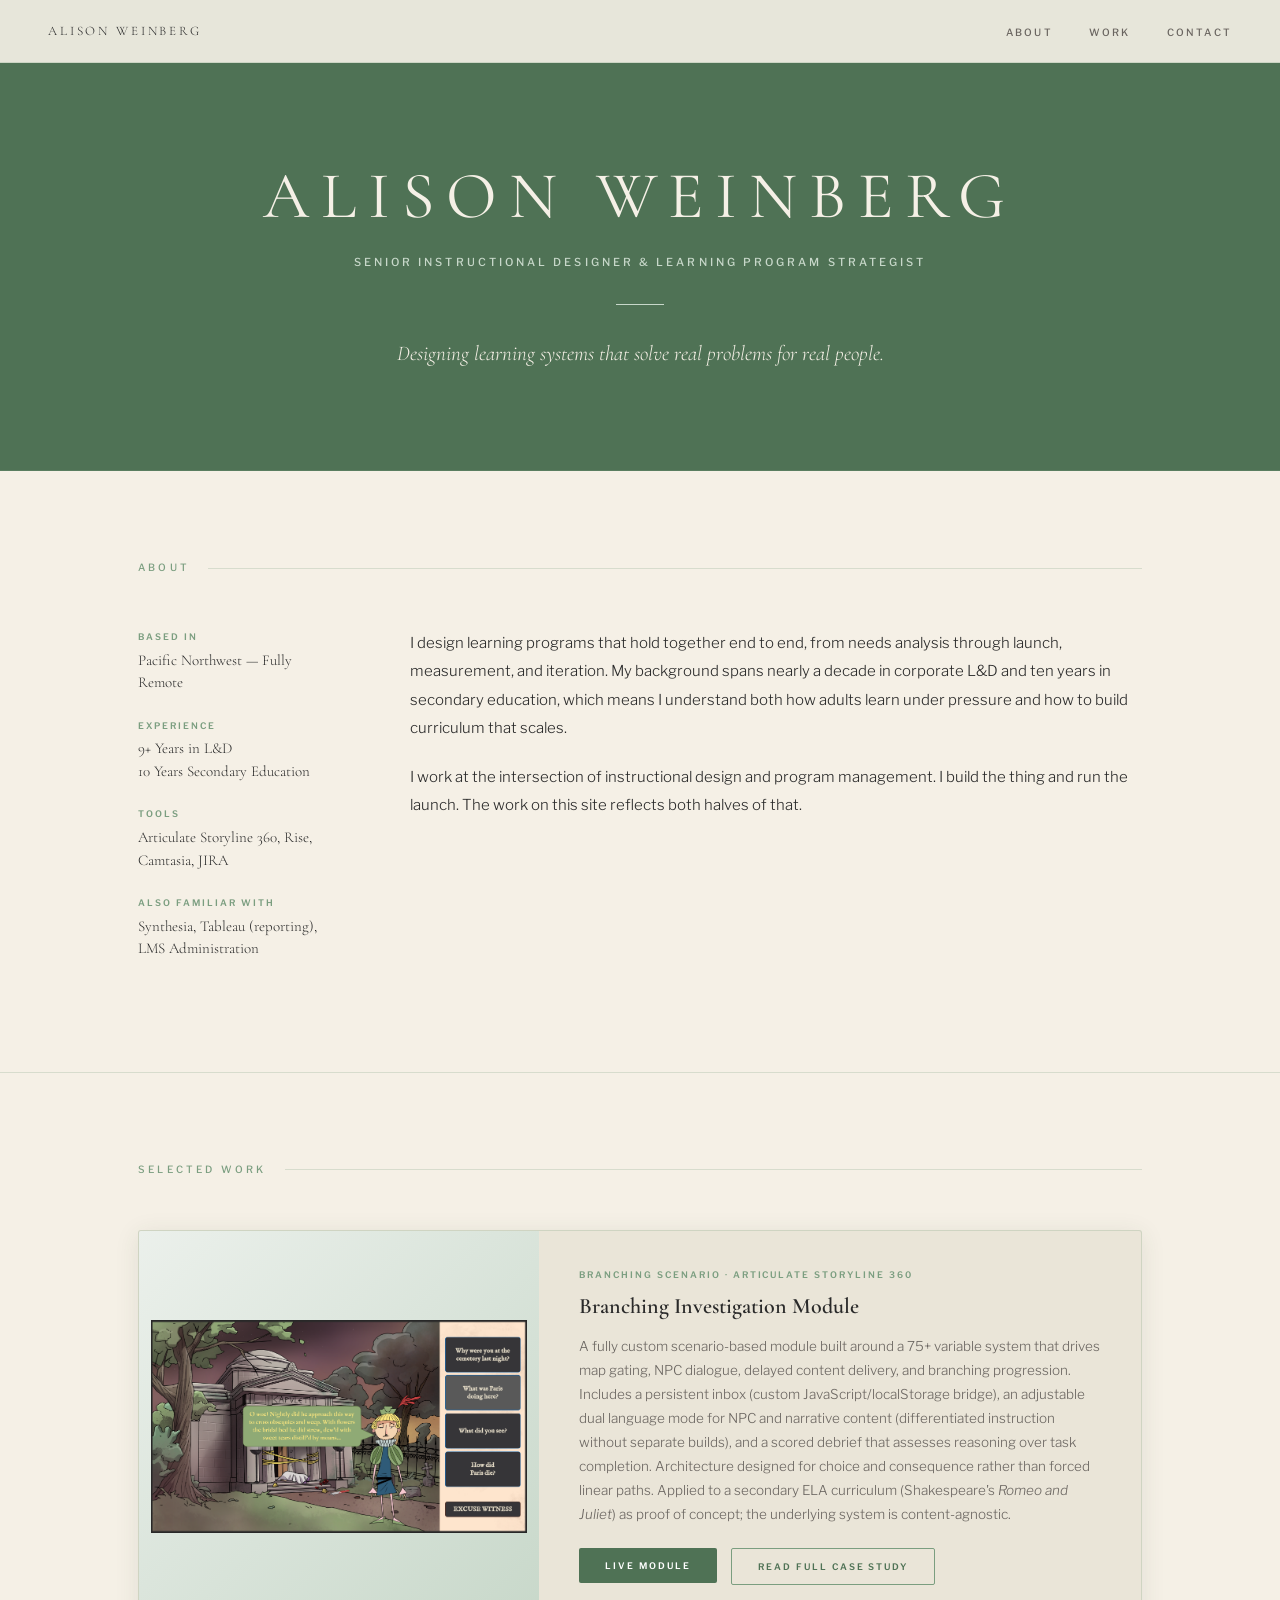
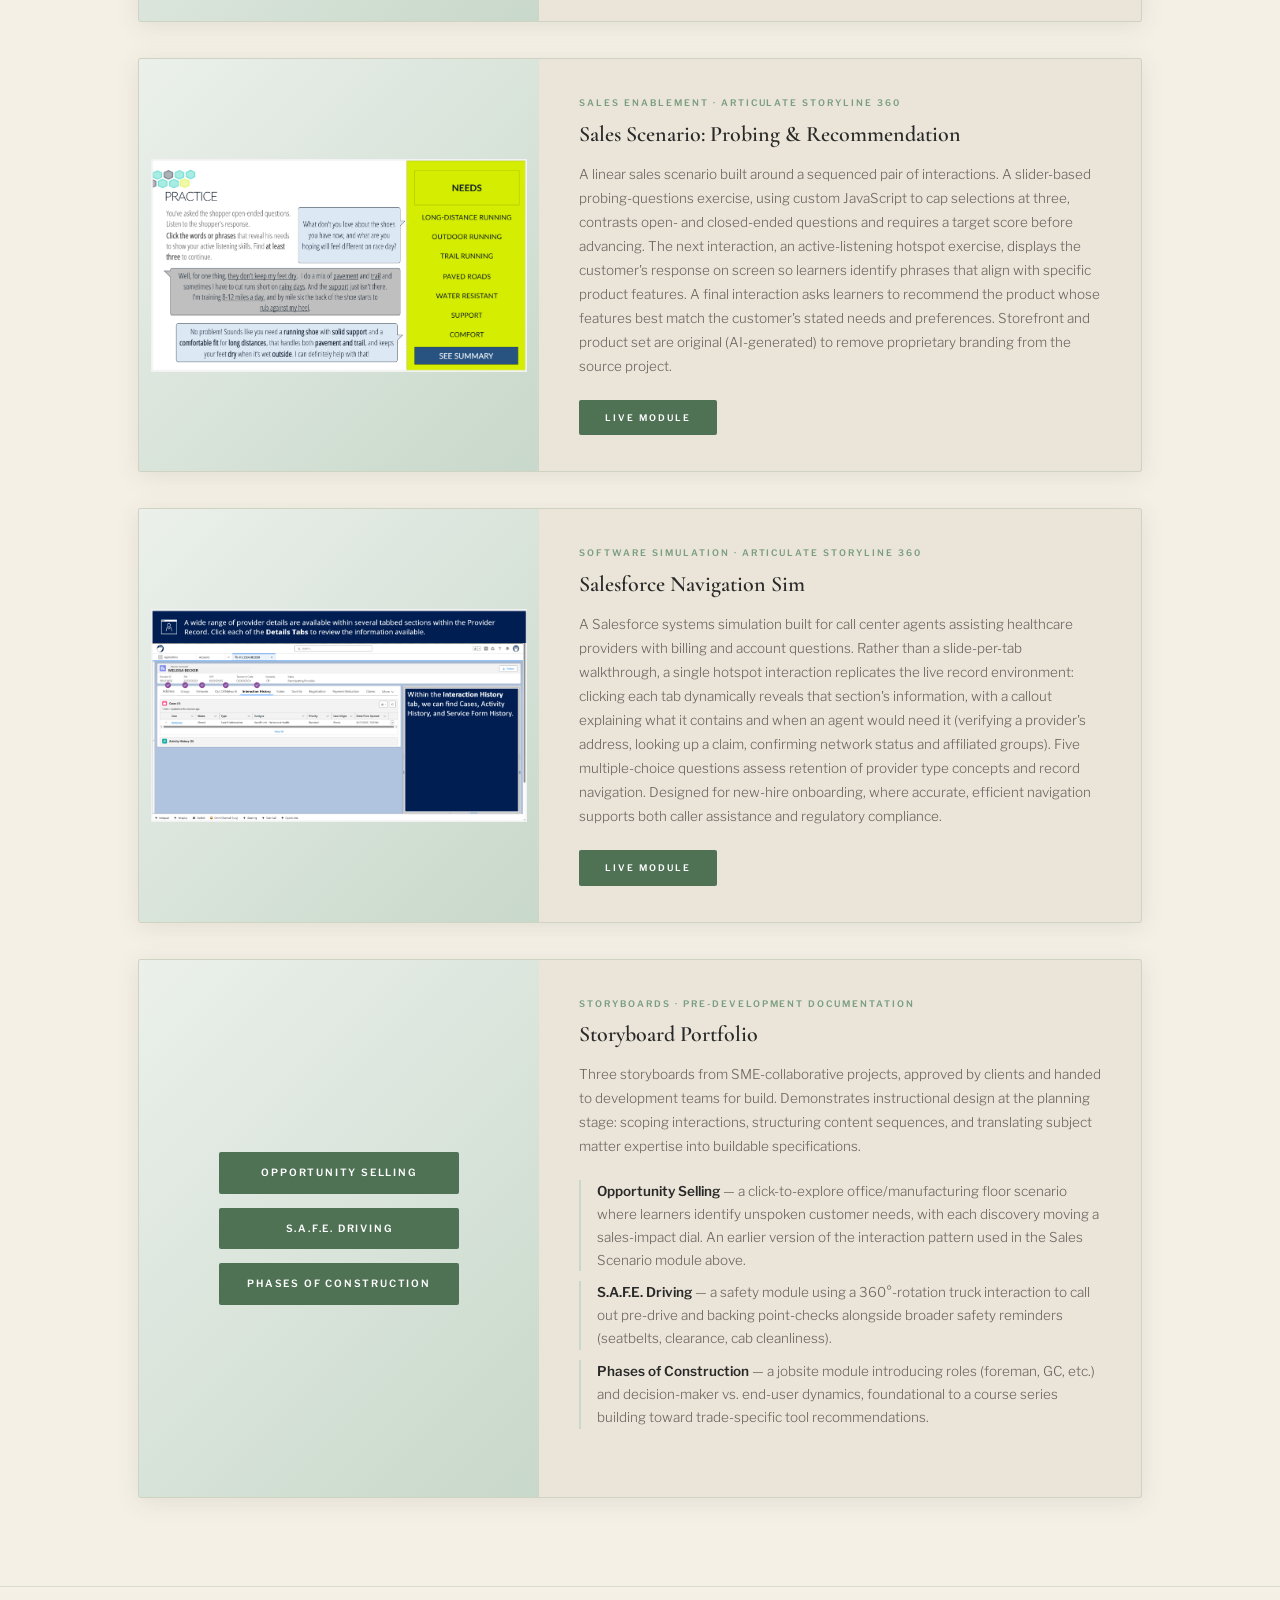
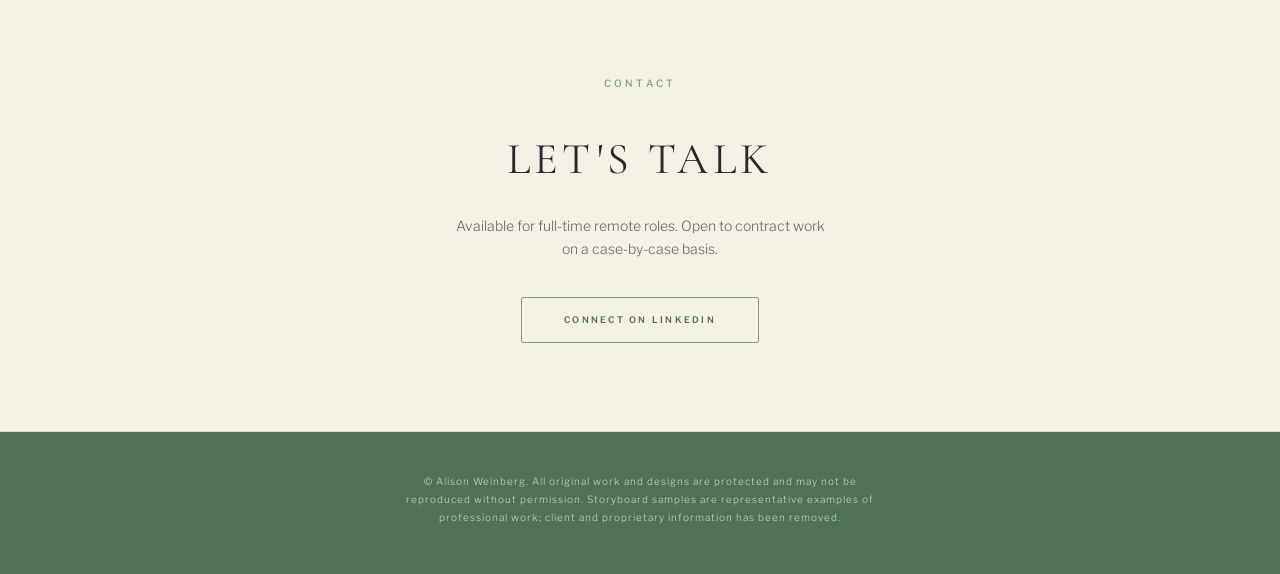
==== commit 87e27050: "Title Tweak" ====
--- a/index.html
+++ b/index.html
@@ -484,7 +484,7 @@
 
     <section id="hero">
         <h1 class="hero-name fade-1">Alison Weinberg</h1>
-        <p class="hero-title fade-2">Senior Instructional Designer &amp; Learning Program Lead</p>
+        <p class="hero-title fade-2">Senior Instructional Designer &amp; Learning Program Strategist</p>
         <div class="hero-rule fade-3"></div>
         <p class="hero-tagline fade-4">Designing learning systems that solve real problems for real people.</p>
     </section>
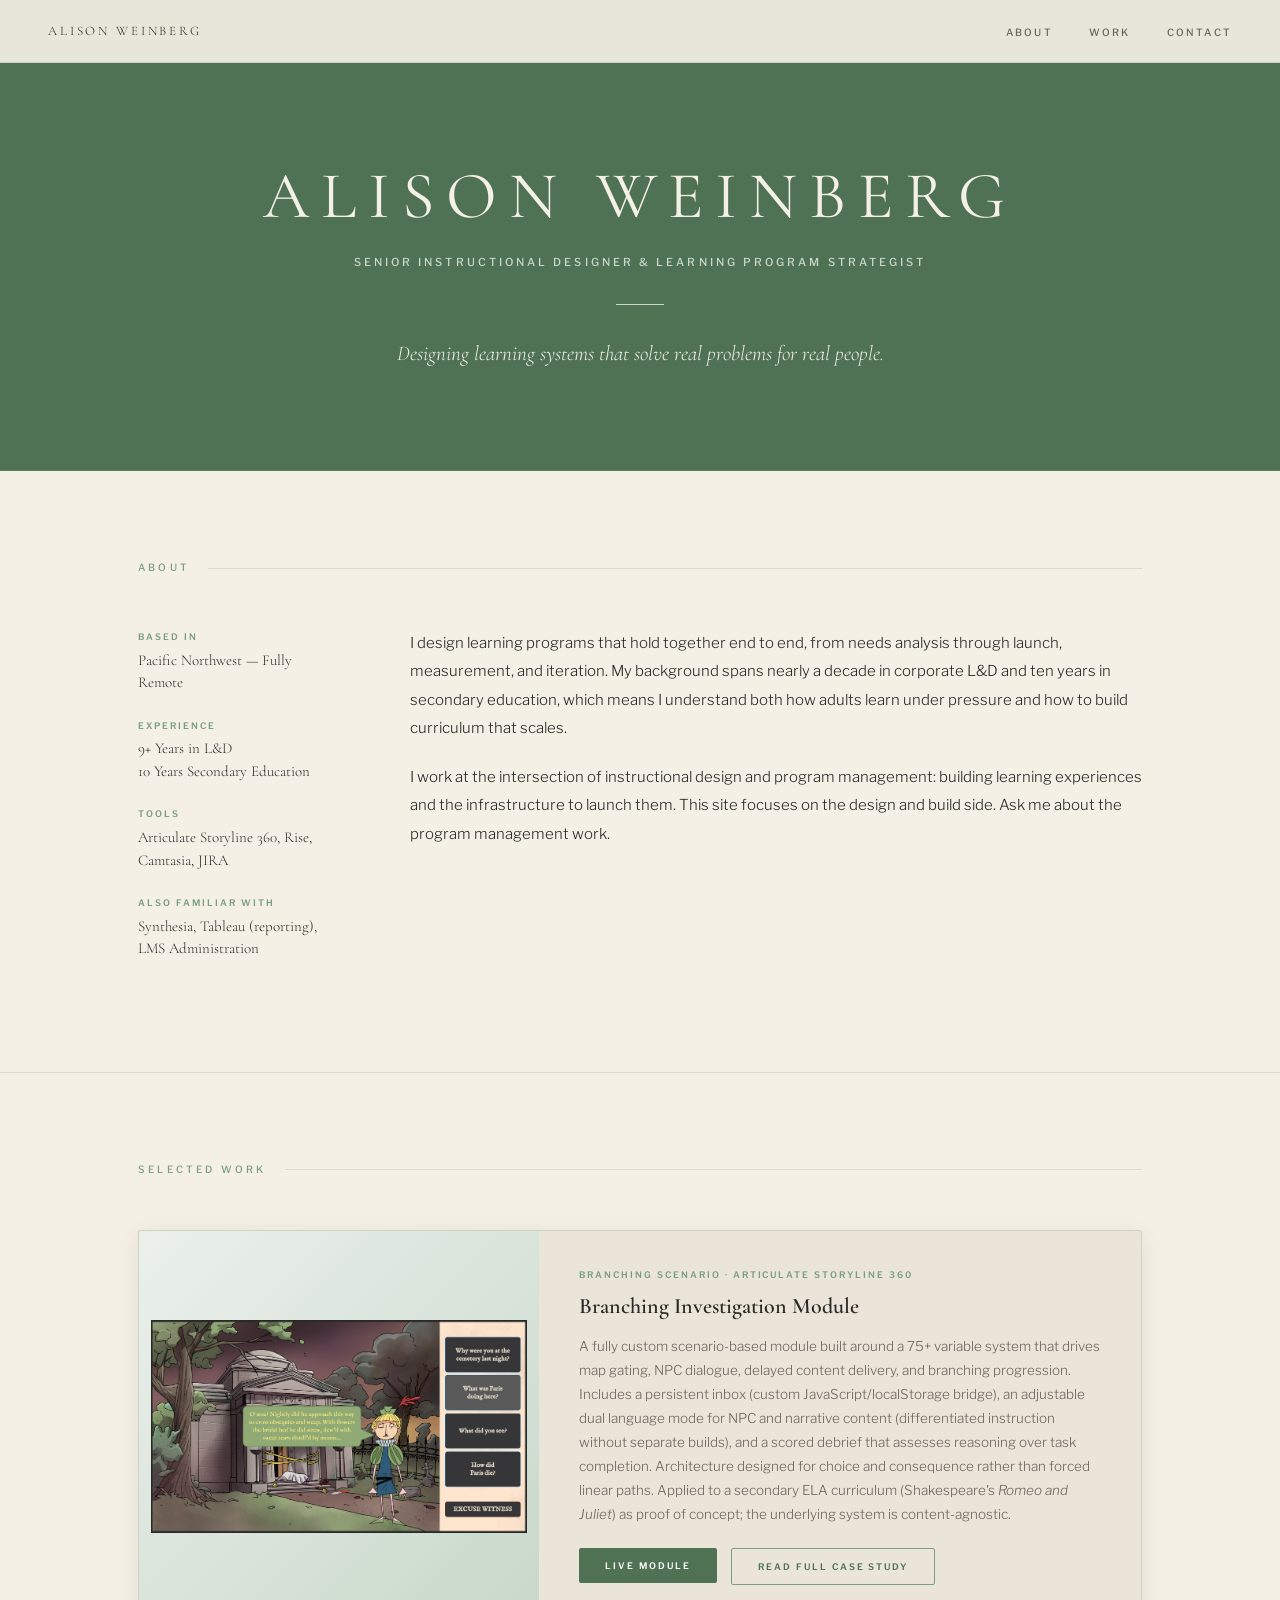
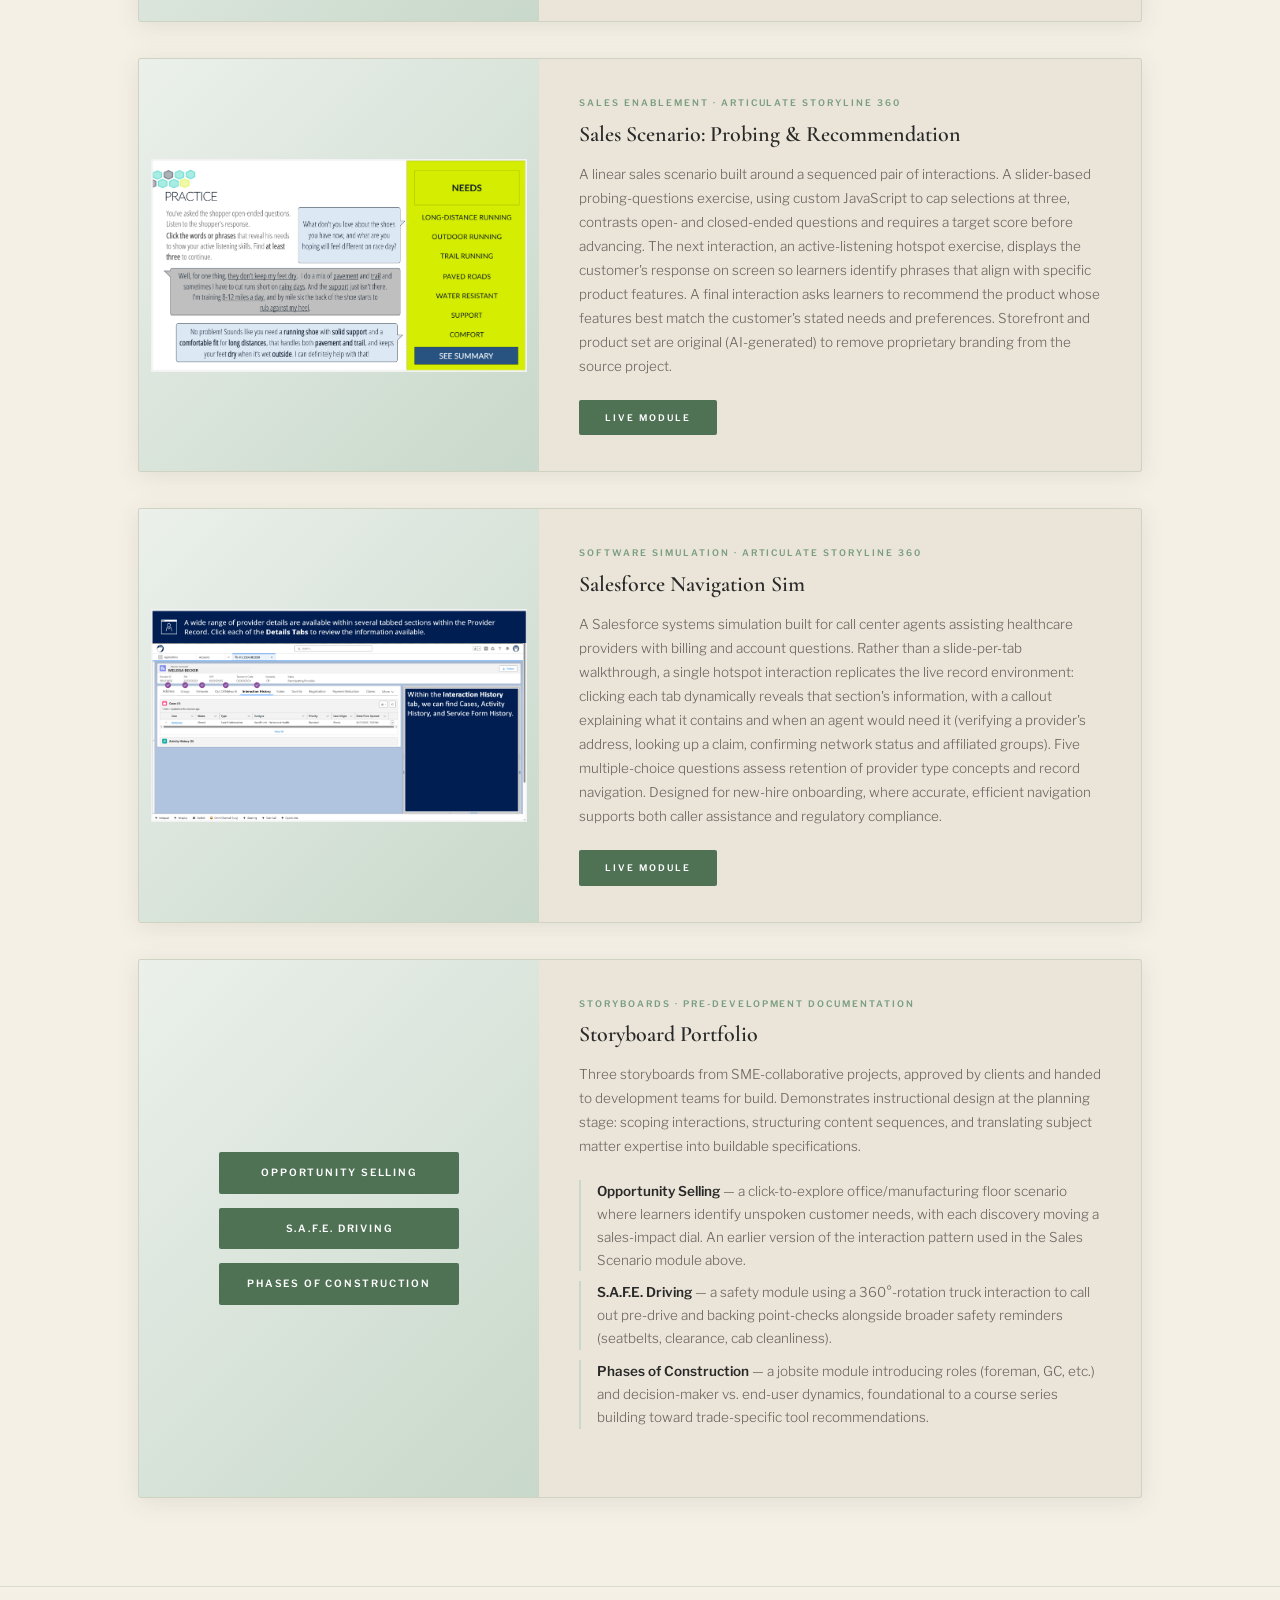
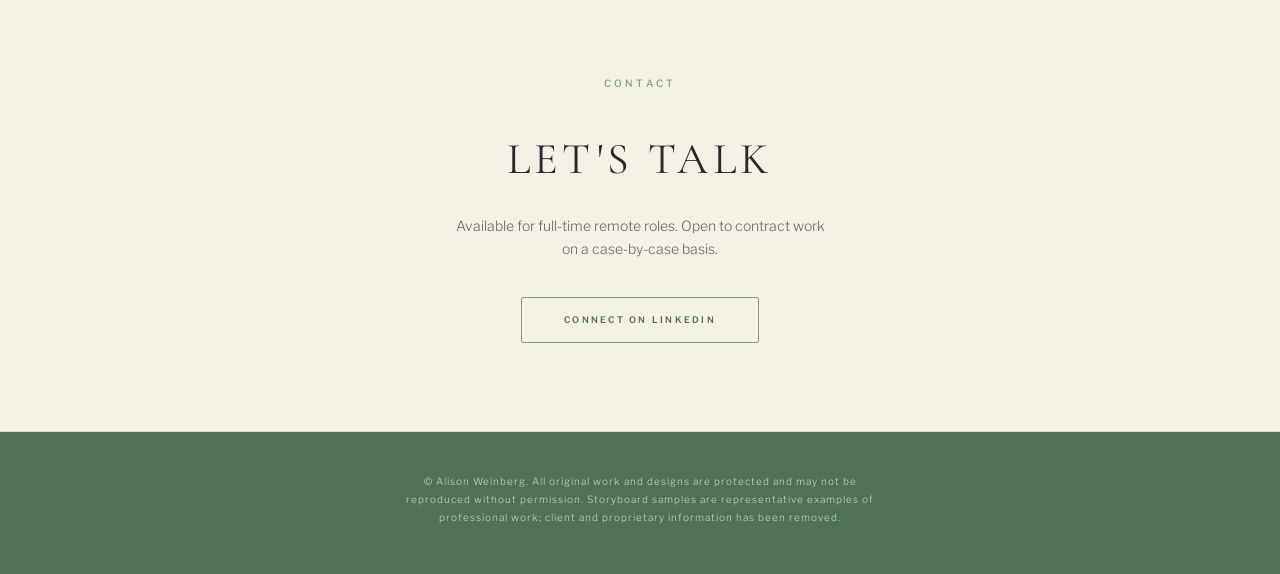
==== commit f201bf2f: "Update Portfolio Content Description" ====
--- a/index.html
+++ b/index.html
@@ -516,7 +516,7 @@
 
                 <div class="about-bio">
                     <p>I design learning programs that hold together end to end, from needs analysis through launch, measurement, and iteration. My background spans nearly a decade in corporate L&amp;D and ten years in secondary education, which means I understand both how adults learn under pressure and how to build curriculum that scales.</p>
-                    <p>I work at the intersection of instructional design and program management. I build the thing and run the launch. The work on this site reflects both halves of that.</p>
+                    <p>I work at the intersection of instructional design and program management: building learning experiences and the infrastructure to launch them. This site focuses on the design and build side. Ask me about the program management work.</p>
                 </div>
 
             </div>
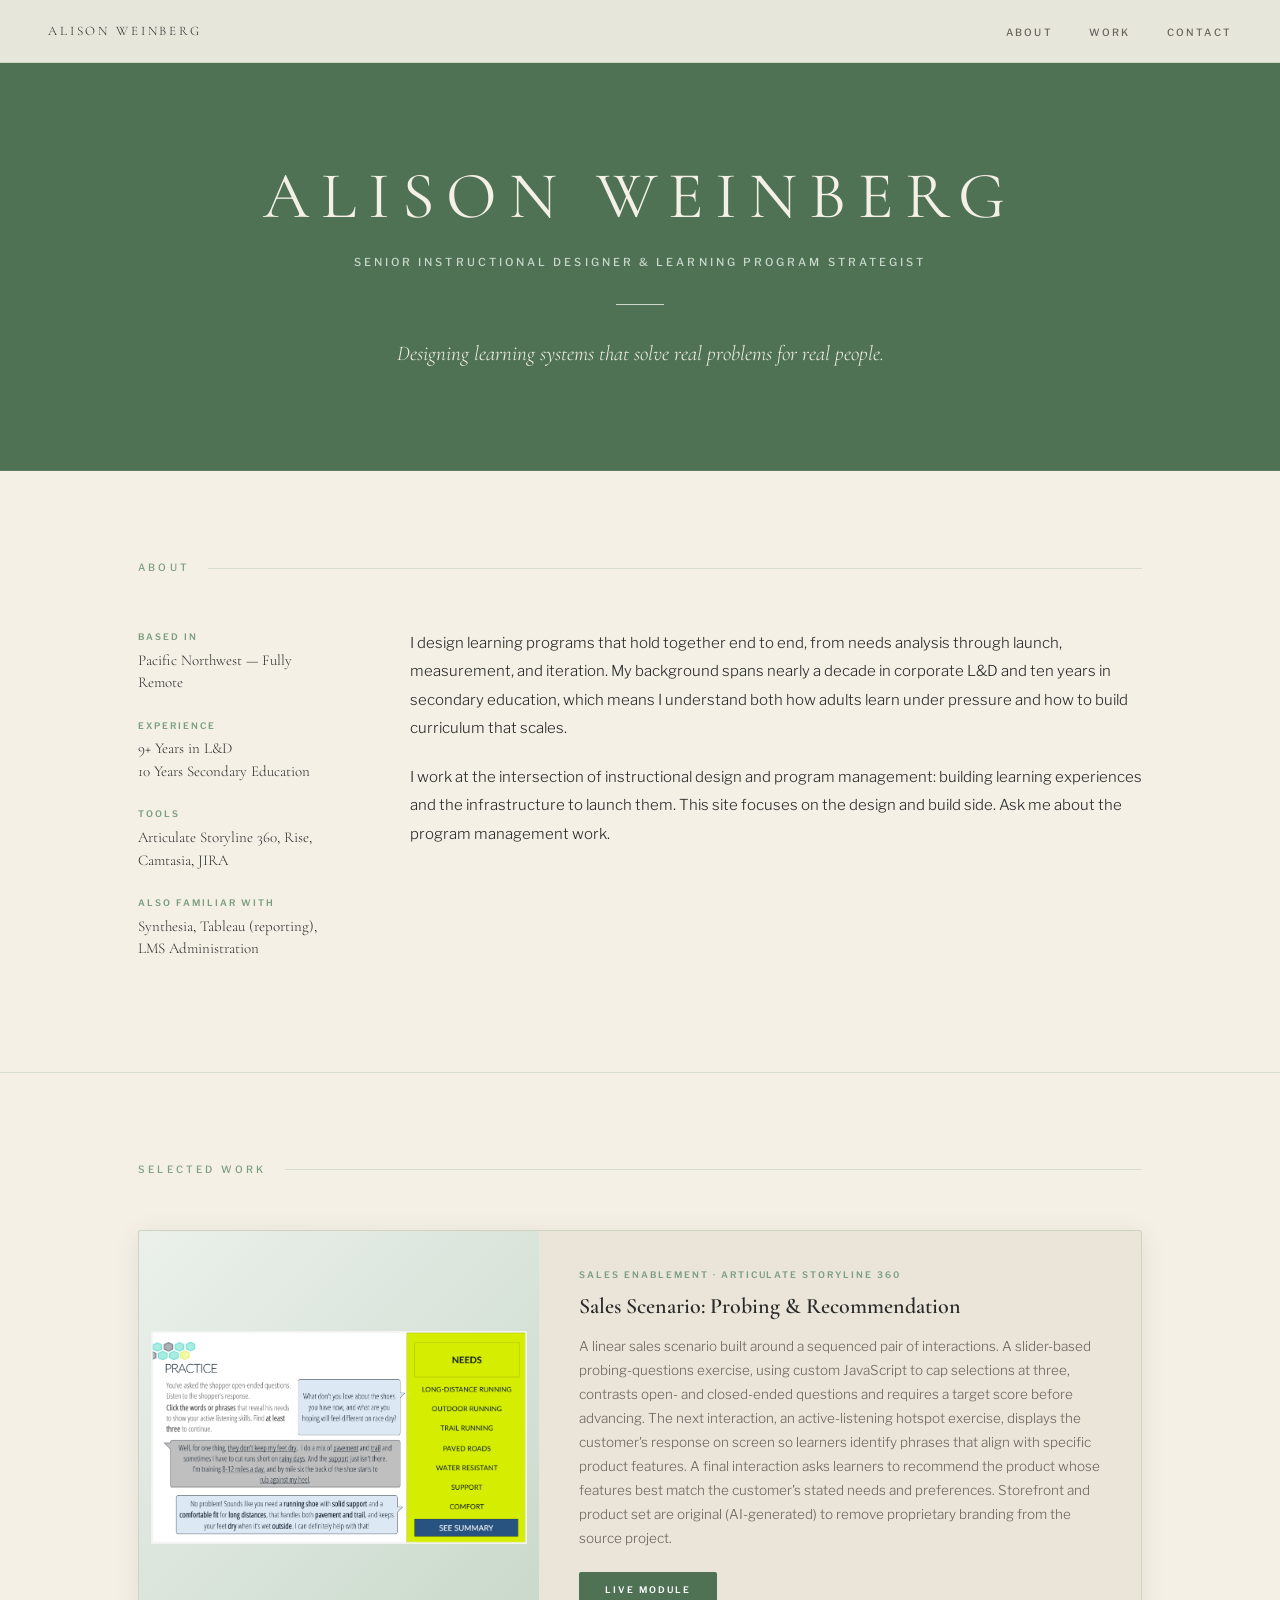
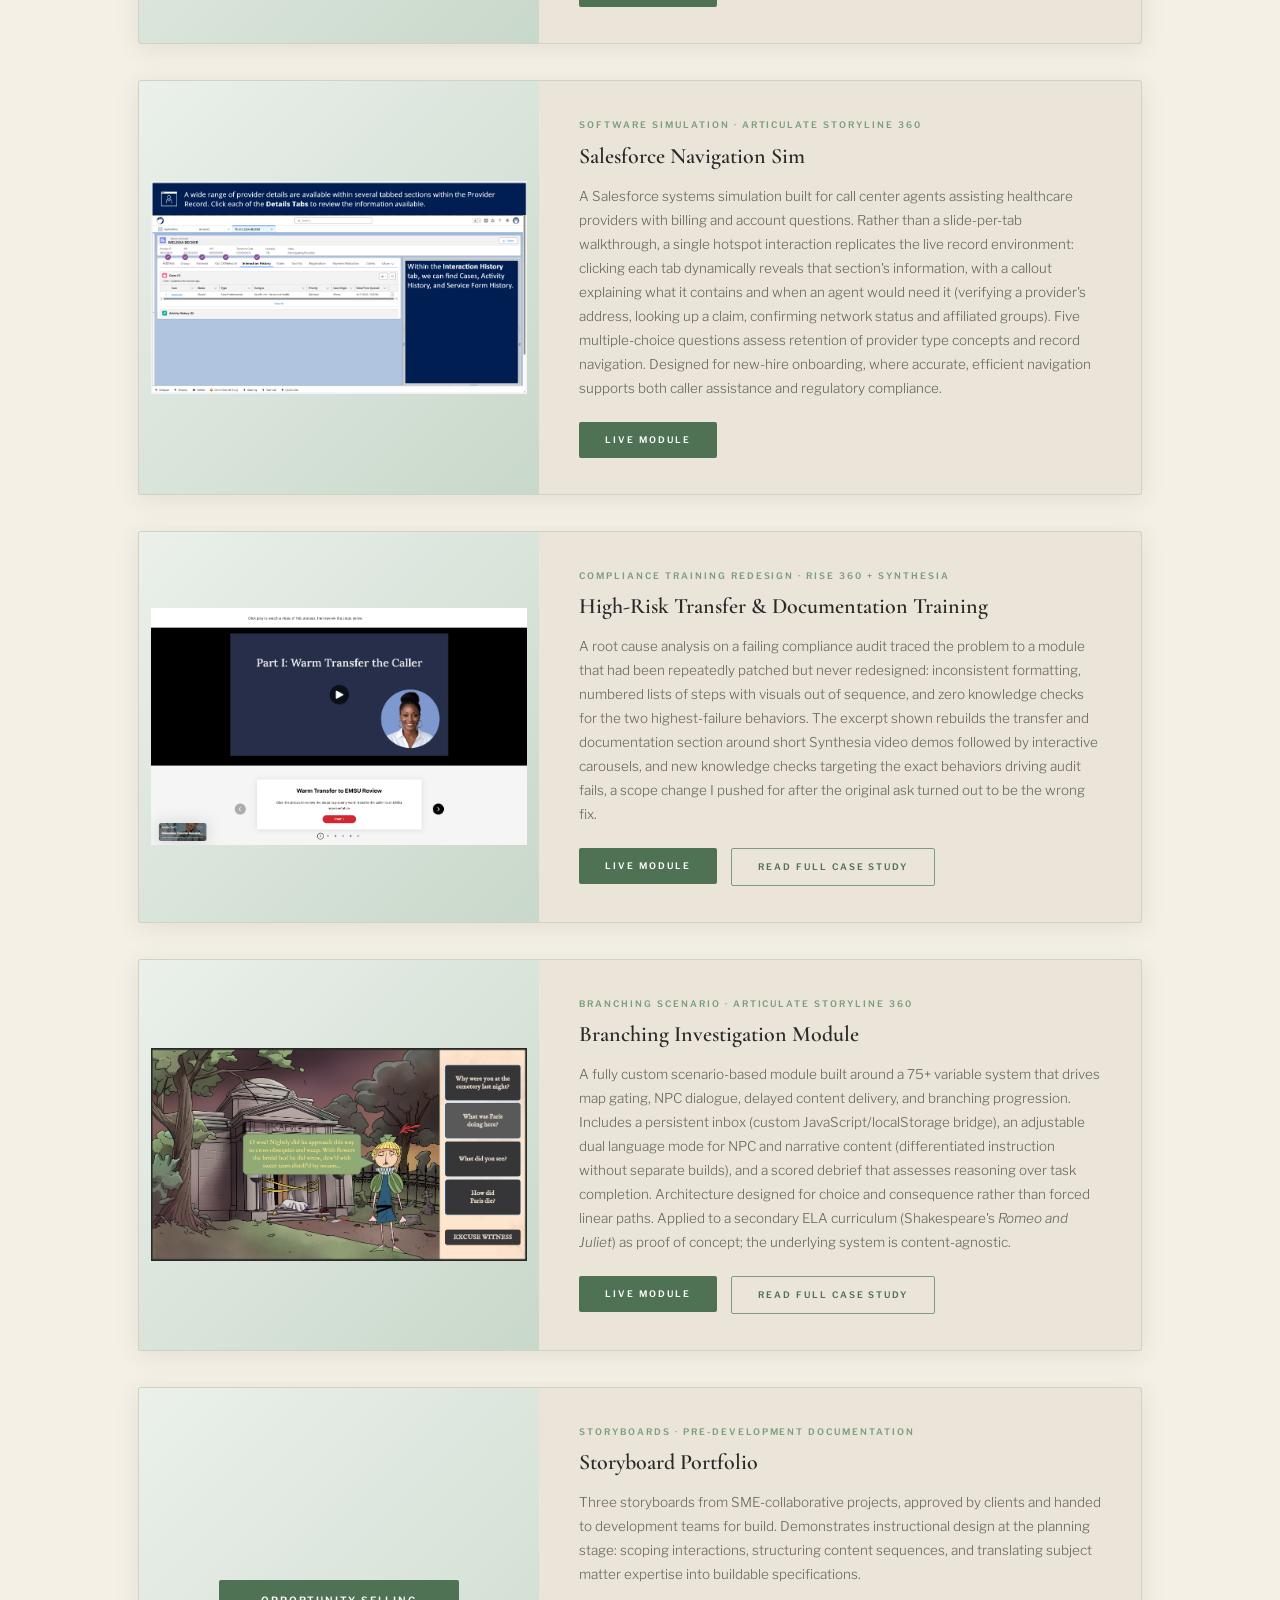
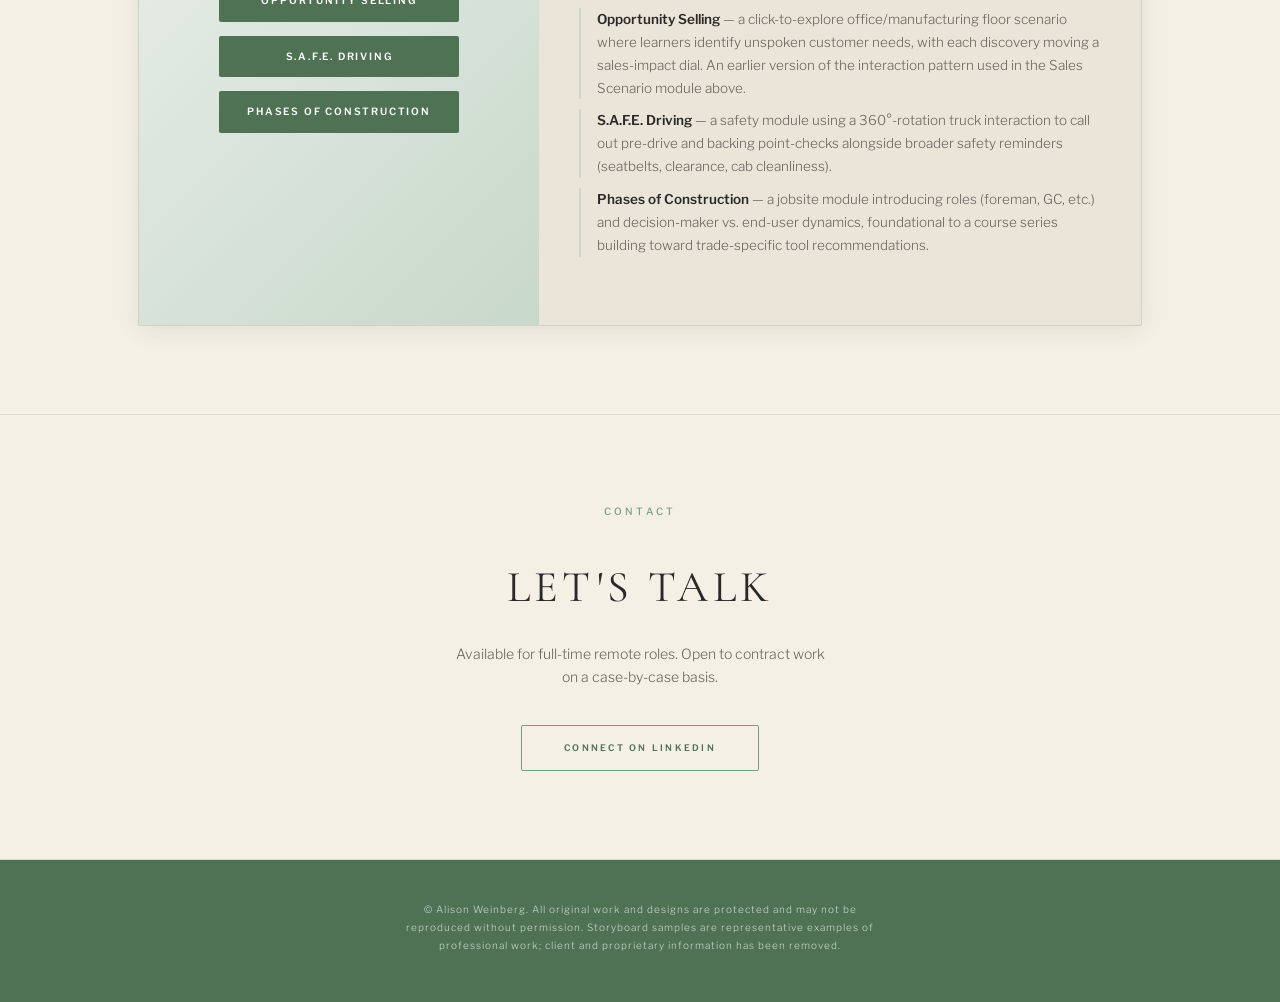
==== commit 12a30554: "update index no robots" ====
--- a/index.html
+++ b/index.html
@@ -3,6 +3,7 @@
 <head>
     <meta charset="UTF-8">
     <meta name="viewport" content="width=device-width, initial-scale=1.0">
+    <meta name="robots" content="noindex, nofollow">
     <title>Alison Weinberg — Learning Design Portfolio</title>
     <link href="https://fonts.googleapis.com/css2?family=Cormorant+Garamond:ital,wght@0,400;0,500;0,600;1,400&family=Libre+Franklin:wght@300;400;500;600&display=swap" rel="stylesheet">
     <style>
@@ -531,6 +532,49 @@
 
                 <div class="project-card">
                     <div class="project-thumb">
+                        <img src="images/sales-thumb.png" alt="Active listening exercise in sales scenario module">
+                    </div>
+                    <div class="project-body">
+                        <p class="project-tag">Sales Enablement &middot; Articulate Storyline 360</p>
+                        <h2 class="project-title">Sales Scenario: Probing &amp; Recommendation</h2>
+                        <p class="project-blurb">A linear sales scenario built around a sequenced pair of interactions. A slider-based probing-questions exercise, using custom JavaScript to cap selections at three, contrasts open- and closed-ended questions and requires a target score before advancing. The next interaction, an active-listening hotspot exercise, displays the customer's response on screen so learners identify phrases that align with specific product features. A final interaction asks learners to recommend the product whose features best match the customer's stated needs and preferences. Storefront and product set are original (AI-generated) to remove proprietary branding from the source project.</p>
+                        <div class="project-links">
+                            <a href="https://alison-weinberg.github.io/sales-enablement/" class="btn-view" target="_blank" rel="noopener">Live Module</a>
+                        </div>
+                    </div>
+                </div>
+
+                <div class="project-card">
+                    <div class="project-thumb">
+                        <img src="images/salesforce-thumb.png" alt="Salesforce navigation simulation interaction history tab">
+                    </div>
+                    <div class="project-body">
+                        <p class="project-tag">Software Simulation &middot; Articulate Storyline 360</p>
+                        <h2 class="project-title">Salesforce Navigation Sim</h2>
+                        <p class="project-blurb">A Salesforce systems simulation built for call center agents assisting healthcare providers with billing and account questions. Rather than a slide-per-tab walkthrough, a single hotspot interaction replicates the live record environment: clicking each tab dynamically reveals that section's information, with a callout explaining what it contains and when an agent would need it (verifying a provider's address, looking up a claim, confirming network status and affiliated groups). Five multiple-choice questions assess retention of provider type concepts and record navigation. Designed for new-hire onboarding, where accurate, efficient navigation supports both caller assistance and regulatory compliance.</p>
+                        <div class="project-links">
+                            <a href="https://alison-weinberg.github.io/salesforce-sim/" class="btn-view" target="_blank" rel="noopener">Live Module</a>
+                        </div>
+                    </div>
+                </div>
+
+                <div class="project-card">
+                    <div class="project-thumb">
+                        <img src="images/transfer-thumb.png" alt="Warm transfer training module case notes callout">
+                    </div>
+                    <div class="project-body">
+                        <p class="project-tag">Compliance Training Redesign &middot; Rise 360 + Synthesia</p>
+                        <h2 class="project-title">High-Risk Transfer &amp; Documentation Training</h2>
+                        <p class="project-blurb">A root cause analysis on a failing compliance audit traced the problem to a module that had been repeatedly patched but never redesigned: inconsistent formatting, numbered lists of steps with visuals out of sequence, and zero knowledge checks for the two highest-failure behaviors. The excerpt shown rebuilds the transfer and documentation section around short Synthesia video demos followed by interactive carousels, and new knowledge checks targeting the exact behaviors driving audit fails, a scope change I pushed for after the original ask turned out to be the wrong fix.</p>
+                        <div class="project-links">
+                            <a href="https://alison-weinberg.github.io/transfer-training-p/" class="btn-view" target="_blank" rel="noopener">Live Module</a>
+                            <a href="case-study-transfer-training.html" class="btn-secondary" target="_blank" rel="noopener">Read Full Case Study</a>
+                        </div>
+                    </div>
+                </div>
+
+                <div class="project-card">
+                    <div class="project-thumb">
                         <img src="images/rj-thumb.png" alt="Branching Investigation Module witness interview screen">
                     </div>
                     <div class="project-body">
@@ -540,34 +584,6 @@
                         <div class="project-links">
                             <a href="https://alison-weinberg.github.io/rj-p/" class="btn-view" target="_blank" rel="noopener">Live Module</a>
                             <a href="case-study-rj.html" class="btn-secondary" target="_blank" rel="noopener">Read Full Case Study</a>
-                        </div>
-                    </div>
-                </div>
-
-                <div class="project-card">
-                    <div class="project-thumb">
-                        <img src="images/sales-thumb.png" alt="Active listening exercise in sales scenario module">
-                    </div>
-                    <div class="project-body">
-                        <p class="project-tag">Sales Enablement &middot; Articulate Storyline 360</p>
-                        <h2 class="project-title">Sales Scenario: Probing &amp; Recommendation</h2>
-                        <p class="project-blurb">A linear sales scenario built around a sequenced pair of interactions. A slider-based probing-questions exercise, using custom JavaScript to cap selections at three, contrasts open- and closed-ended questions and requires a target score before advancing. The next interaction, an active-listening hotspot exercise, displays the customer's response on screen so learners identify phrases that align with specific product features. A final interaction asks learners to recommend the product whose features best match the customer's stated needs and preferences. Storefront and product set are original (AI-generated) to remove proprietary branding from the source project.</p>
-                        <div class="project-links">
-                            <a href="https://alison-weinberg.github.io/sales-enablement/" class="btn-view" target="_blank" rel="noopener">Live Module</a>
-                        </div>
-                    </div>
-                </div>
-
-                <div class="project-card">
-                    <div class="project-thumb">
-                        <img src="images/salesforce-thumb.png" alt="Salesforce navigation simulation interaction history tab">
-                    </div>
-                    <div class="project-body">
-                        <p class="project-tag">Software Simulation &middot; Articulate Storyline 360</p>
-                        <h2 class="project-title">Salesforce Navigation Sim</h2>
-                        <p class="project-blurb">A Salesforce systems simulation built for call center agents assisting healthcare providers with billing and account questions. Rather than a slide-per-tab walkthrough, a single hotspot interaction replicates the live record environment: clicking each tab dynamically reveals that section's information, with a callout explaining what it contains and when an agent would need it (verifying a provider's address, looking up a claim, confirming network status and affiliated groups). Five multiple-choice questions assess retention of provider type concepts and record navigation. Designed for new-hire onboarding, where accurate, efficient navigation supports both caller assistance and regulatory compliance.</p>
-                        <div class="project-links">
-                            <a href="https://alison-weinberg.github.io/salesforce-sim/" class="btn-view" target="_blank" rel="noopener">Live Module</a>
                         </div>
                     </div>
                 </div>
